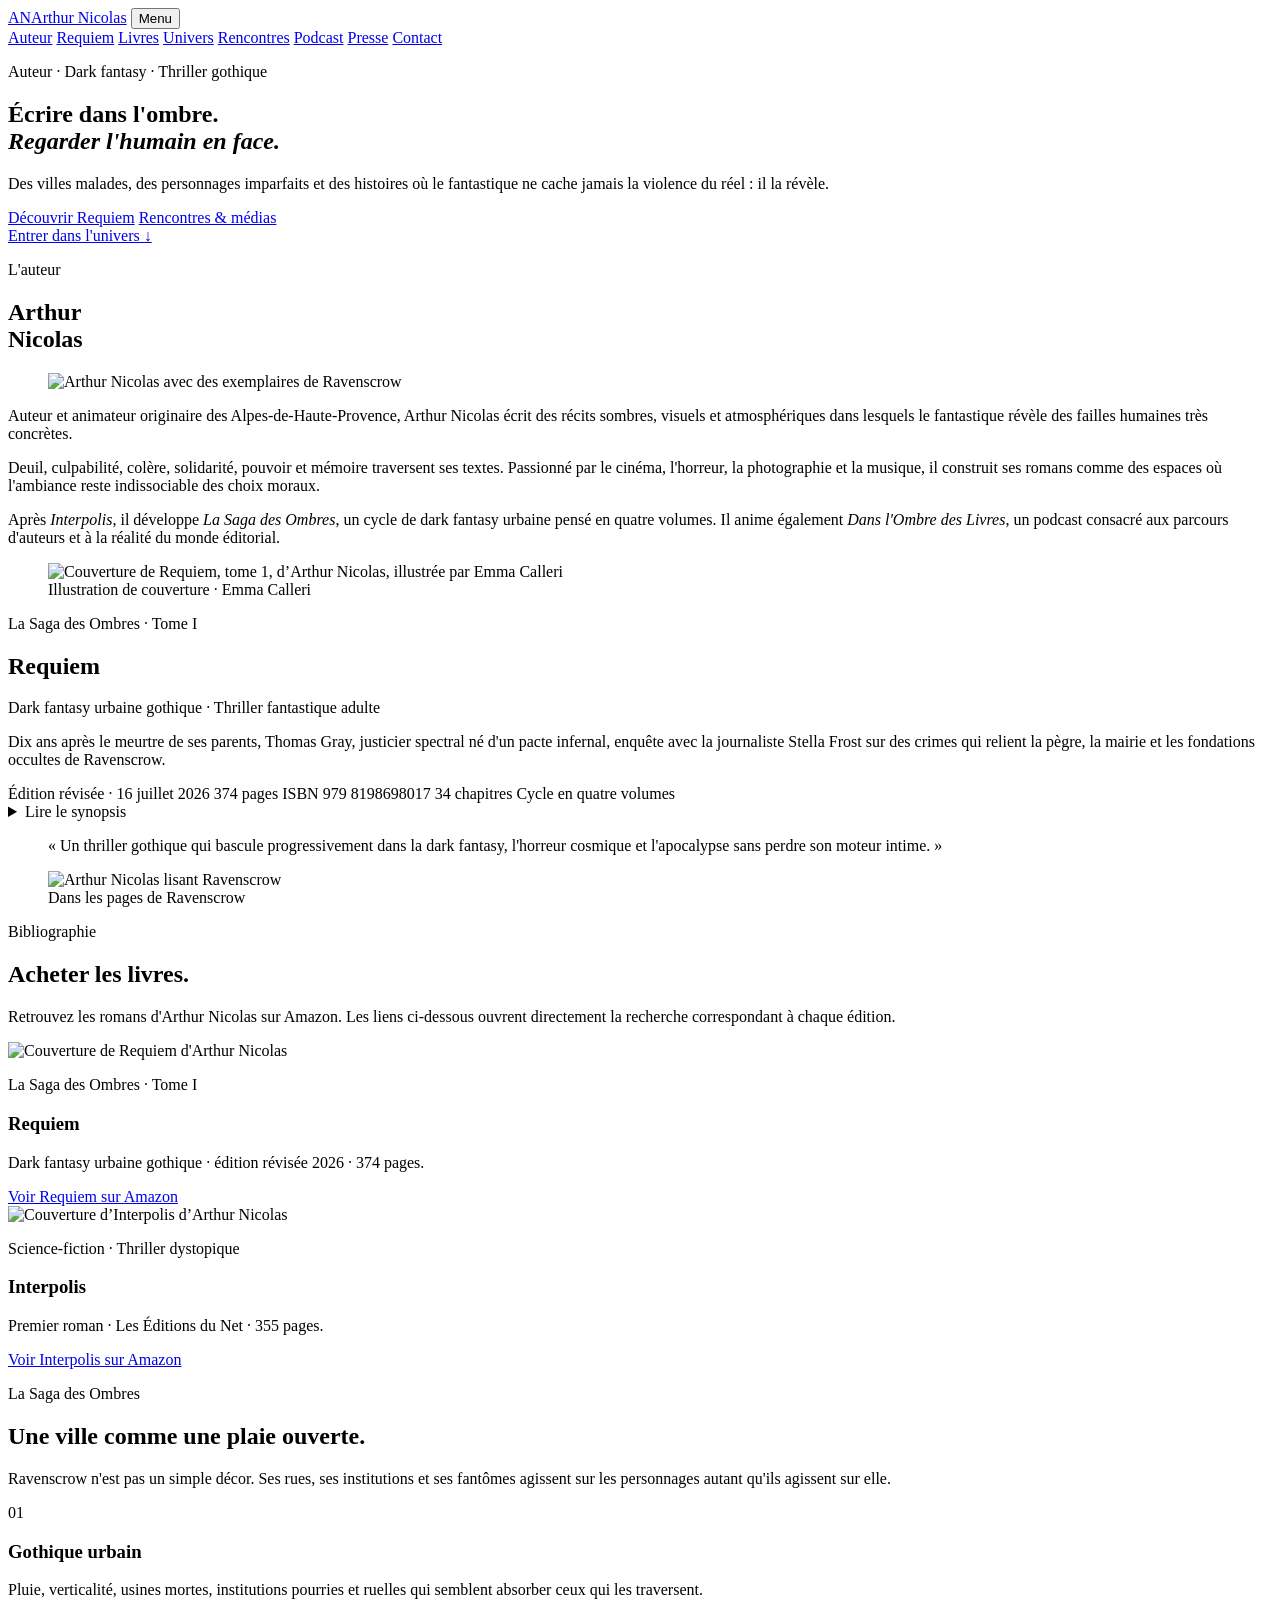
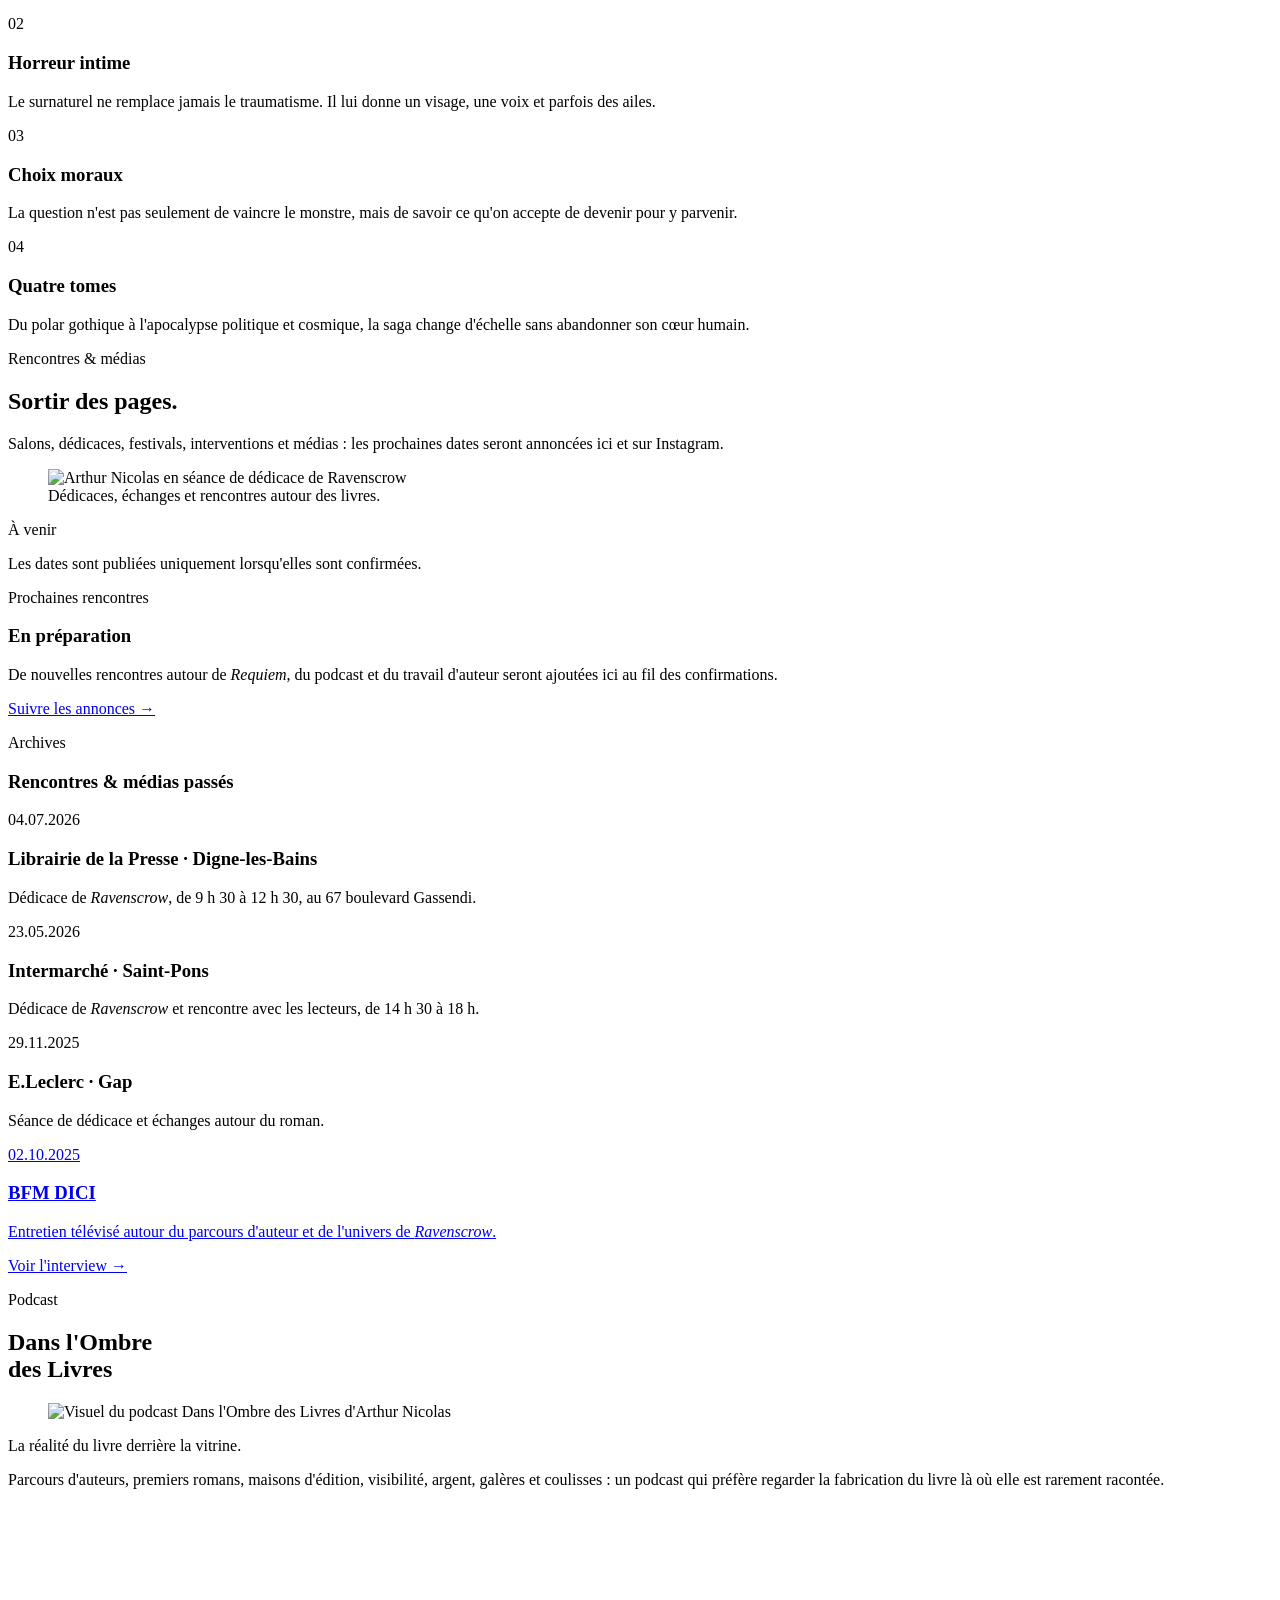
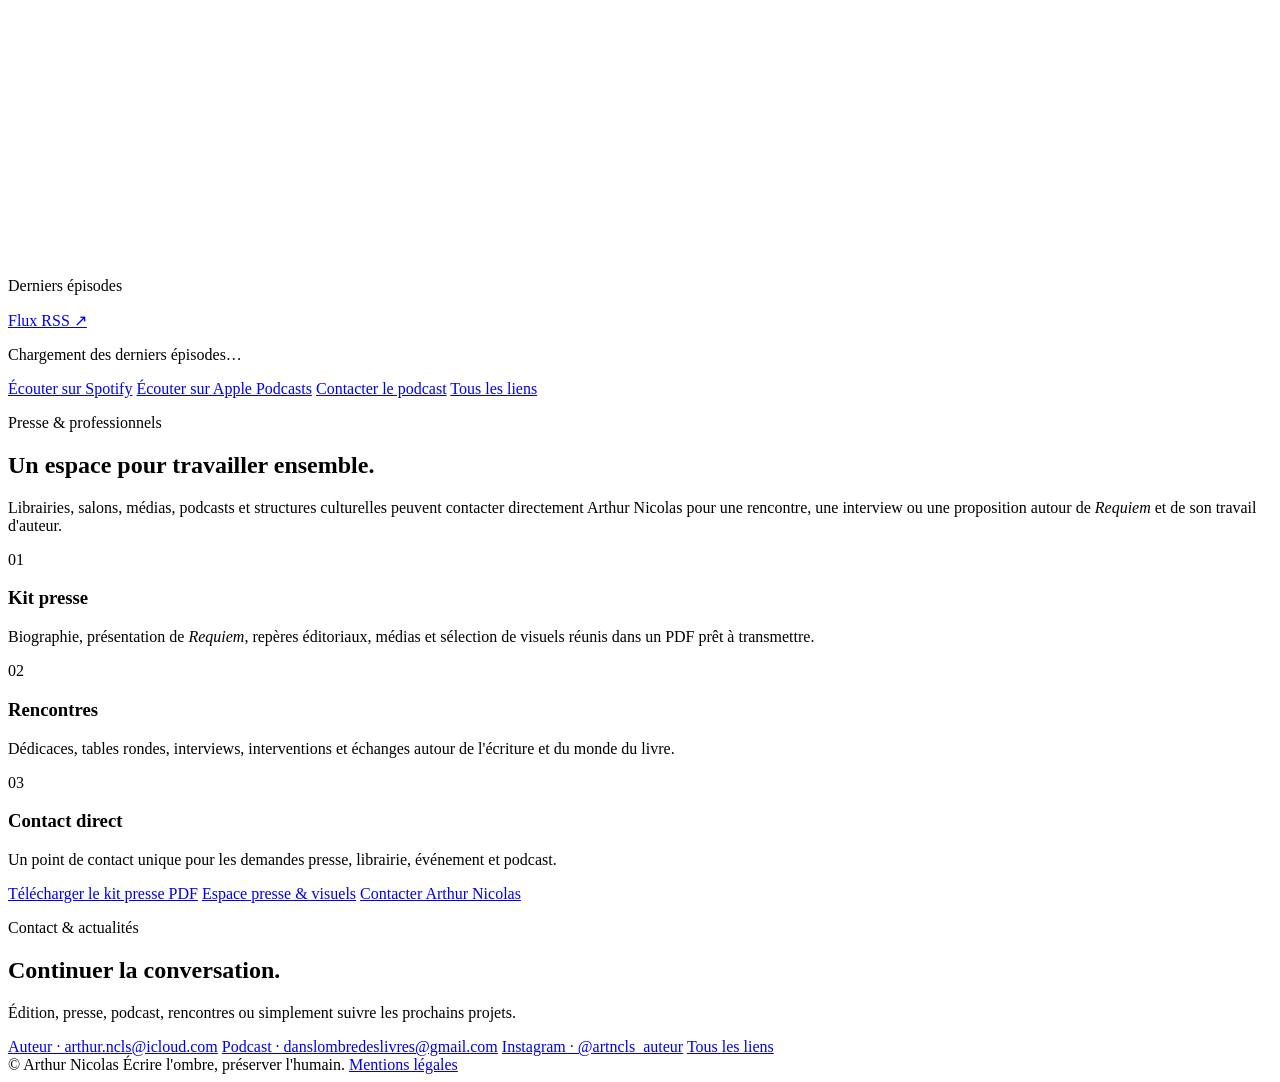
==== index.html @ 5b883c6e "Ajoute Apple Podcasts au site" ====
<!doctype html>
<html lang="fr">
<head>
  <meta charset="utf-8">
  <meta name="viewport" content="width=device-width,initial-scale=1">
  <meta name="theme-color" content="#08090c">
  <meta name="description" content="Site officiel d'Arthur Nicolas, auteur de dark fantasy urbaine et de thriller gothique. Découvrez Requiem, La Saga des Ombres, ses rencontres et le podcast Dans l'Ombre des Livres.">
  <meta name="author" content="Arthur Nicolas">
  <meta name="robots" content="index,follow">
  <link rel="canonical" href="https://arthurncls.github.io/">
  <meta property="og:locale" content="fr_FR">
  <meta property="og:type" content="website">
  <meta property="og:title" content="Arthur Nicolas — Auteur">
  <meta property="og:description" content="Dark fantasy urbaine, thriller gothique, Requiem et Dans l'Ombre des Livres.">
  <meta property="og:url" content="https://arthurncls.github.io/">
  <meta property="og:image" content="https://arthurncls.github.io/assets/social/arthur-nicolas-og.jpg">
  <meta property="og:image:alt" content="Arthur Nicolas — auteur de Requiem et créateur de Dans l'Ombre des Livres">
  <meta name="twitter:card" content="summary_large_image">
  <meta name="twitter:title" content="Arthur Nicolas — Auteur">
  <meta name="twitter:description" content="Dark fantasy urbaine, thriller gothique, Requiem et Dans l'Ombre des Livres.">
  <meta name="twitter:image" content="https://arthurncls.github.io/assets/social/arthur-nicolas-og.jpg">
  <title>Arthur Nicolas — Auteur</title>
  <link rel="icon" href="favicon.svg" type="image/svg+xml">
  <link rel="preconnect" href="https://fonts.googleapis.com">
  <link rel="preconnect" href="https://fonts.gstatic.com" crossorigin>
  <link href="https://fonts.googleapis.com/css2?family=Cormorant+Garamond:wght@500;600;700&family=Inter:wght@400;500;600&display=swap" rel="stylesheet">
  <link rel="stylesheet" href="styles.css">
  <script type="application/ld+json">
  {
    "@context": "https://schema.org",
    "@graph": [
      {
        "@type": "Person",
        "@id": "https://arthurncls.github.io/#arthur-nicolas",
        "name": "Arthur Nicolas",
        "url": "https://arthurncls.github.io/",
        "jobTitle": "Auteur",
        "sameAs": [
          "https://instagram.com/artncls_auteur",
          "https://linktr.ee/artncls_auteur"
        ]
      },
      {
        "@type": "Book",
        "name": "Requiem",
        "alternateName": "La Saga des Ombres — Tome I",
        "isbn": "9798198698017",
        "datePublished": "2026-07-16",
        "inLanguage": "fr",
        "numberOfPages": 374,
        "genre": ["Dark fantasy urbaine gothique", "Thriller fantastique", "Horreur gothique"],
        "author": {"@id": "https://arthurncls.github.io/#arthur-nicolas"},
        "image": "https://arthurncls.github.io/assets/books/requiem.webp"
      },
      {
        "@type": "PodcastSeries",
        "name": "Dans l'Ombre des Livres",
        "url": "https://arthurncls.github.io/#podcast",
        "sameAs": [
          "https://open.spotify.com/show/033r9RLPAxfJIBCkVPx3eZ",
          "https://podcasts.apple.com/fr/podcast/dans-lombre-des-livres/id6813591154"
        ],
        "author": {"@id": "https://arthurncls.github.io/#arthur-nicolas"}
      }
    ]
  }
  </script>
</head>
<body>
  <div class="grain" aria-hidden="true"></div>
  <header class="site-header">
    <a class="brand" href="#accueil"><span class="monogram">AN</span><span>Arthur Nicolas</span></a>
    <button class="menu-button" type="button" aria-expanded="false" aria-controls="main-nav">Menu</button>
    <nav id="main-nav" class="nav" aria-label="Navigation principale">
      <a href="#auteur">Auteur</a>
      <a href="#requiem">Requiem</a>
      <a href="#livres">Livres</a>
      <a href="#univers">Univers</a>
      <a href="#rencontres">Rencontres</a>
      <a href="#podcast">Podcast</a>
      <a href="#presse">Presse</a>
      <a href="#contact">Contact</a>
    </nav>
  </header>

  <main>
    <section class="hero" id="accueil">
      <div class="hero-bg" aria-hidden="true"><span></span><span></span><span></span></div>
      <div class="hero-content">
        <p class="eyebrow">Auteur · Dark fantasy · Thriller gothique</p>
        <h1>Écrire dans l'ombre.<br><em>Regarder l'humain en face.</em></h1>
        <p class="lead">Des villes malades, des personnages imparfaits et des histoires où le fantastique ne cache jamais la violence du réel : il la révèle.</p>
        <div class="actions">
          <a class="button button-light" href="#requiem">Découvrir Requiem</a>
          <a class="button button-line" href="#rencontres">Rencontres & médias</a>
        </div>
      </div>
      <a class="scroll" href="#auteur">Entrer dans l'univers ↓</a>
    </section>

    <section class="section author" id="auteur">
      <div class="author-intro">
        <p class="eyebrow">L'auteur</p>
        <h2>Arthur<br>Nicolas</h2>
        <figure class="author-photo">
          <img src="assets/photos/arthur-author-ravenscrow.webp" alt="Arthur Nicolas avec des exemplaires de Ravenscrow" loading="lazy">
        </figure>
      </div>
      <div class="copy">
        <p class="intro">Auteur et animateur originaire des Alpes-de-Haute-Provence, Arthur Nicolas écrit des récits sombres, visuels et atmosphériques dans lesquels le fantastique révèle des failles humaines très concrètes.</p>
        <p>Deuil, culpabilité, colère, solidarité, pouvoir et mémoire traversent ses textes. Passionné par le cinéma, l'horreur, la photographie et la musique, il construit ses romans comme des espaces où l'ambiance reste indissociable des choix moraux.</p>
        <p>Après <em>Interpolis</em>, il développe <em>La Saga des Ombres</em>, un cycle de dark fantasy urbaine pensé en quatre volumes. Il anime également <em>Dans l'Ombre des Livres</em>, un podcast consacré aux parcours d'auteurs et à la réalité du monde éditorial.</p>
      </div>
    </section>

    <section class="section requiem" id="requiem">
      <figure class="cover-wrap">
        <img src="assets/books/requiem.webp" alt="Couverture de Requiem, tome 1, d’Arthur Nicolas, illustrée par Emma Calleri">
        <figcaption>Illustration de couverture · Emma Calleri</figcaption>
      </figure>
      <div class="book-copy">
        <p class="eyebrow">La Saga des Ombres · Tome I</p>
        <h2>Requiem</h2>
        <p class="meta">Dark fantasy urbaine gothique · Thriller fantastique adulte</p>
        <p class="logline">Dix ans après le meurtre de ses parents, Thomas Gray, justicier spectral né d'un pacte infernal, enquête avec la journaliste Stella Frost sur des crimes qui relient la pègre, la mairie et les fondations occultes de Ravenscrow.</p>
        <div class="facts">
          <span>Édition révisée · 16 juillet 2026</span>
          <span>374 pages</span>
          <span>ISBN 979 8198698017</span>
          <span>34 chapitres</span>
          <span>Cycle en quatre volumes</span>
        </div>
        <details class="synopsis">
          <summary>Lire le synopsis</summary>
          <div>
            <p>Ravenscrow est une métropole fictive des West Midlands où les flèches gothiques, les usines mortes, les quartiers pauvres et les palais municipaux coexistent sous une pluie presque permanente. Dix ans avant le début du roman, Thomas Gray découvre ses parents massacrés par Oblivion. Dévasté, il accepte un pacte avec Samaël et devient Requiem, une silhouette de fumée noire capable de traquer les criminels avec une violence surhumaine.</p>
            <p>En 2022, une série de meurtres rituels le ramène au cœur de la ville. La piste conduit à Silas Kane, seigneur du crime pratiquement intouchable, tandis que Stella Frost, journaliste au <em>Raven's Chronicles</em>, remonte la même conspiration par les archives, les témoins et les institutions. Leur alliance révèle bientôt que la pègre, la mairie et l'histoire même de Ravenscrow reposent sur une architecture occulte ancienne.</p>
            <p>À mesure que Thomas et Stella se rapprochent, le justicier découvre la possibilité d'une vie qui ne serait plus entièrement gouvernée par la vengeance. Mais la ville se referme autour d'eux : corruption politique, fanatisme, pactes infernaux et portes entre les mondes convergent vers un même piège.</p>
            <p>Lorsque Stella est enlevée pour servir de sacrifice, Thomas doit choisir ce que signifie réellement être Requiem. Pour la première fois, il n'utilise pas son pouvoir afin de venger les morts, mais pour sauver une vivante. La victoire qu'il arrache à Ravenscrow referme une porte… et en ouvre une autre, bien plus vaste.</p>
          </div>
        </details>
        <blockquote>« Un thriller gothique qui bascule progressivement dans la dark fantasy, l'horreur cosmique et l'apocalypse sans perdre son moteur intime. »</blockquote>
        <figure class="requiem-atmosphere">
          <img src="assets/photos/arthur-reading-ravenscrow.webp" alt="Arthur Nicolas lisant Ravenscrow" loading="lazy">
          <figcaption>Dans les pages de Ravenscrow</figcaption>
        </figure>
      </div>
    </section>

    <section class="section books" id="livres">
      <div class="section-head books-head">
        <p class="eyebrow">Bibliographie</p>
        <h2>Acheter les livres.</h2>
        <p>Retrouvez les romans d'Arthur Nicolas sur Amazon. Les liens ci-dessous ouvrent directement la recherche correspondant à chaque édition.</p>
      </div>
      <div class="bookstore-grid">
        <article class="store-card store-card-requiem">
          <div class="store-cover">
            <img src="assets/books/requiem.webp" alt="Couverture de Requiem d'Arthur Nicolas">
          </div>
          <div class="store-copy">
            <p class="store-kicker">La Saga des Ombres · Tome I</p>
            <h3>Requiem</h3>
            <p>Dark fantasy urbaine gothique · édition révisée 2026 · 374 pages.</p>
            <a class="button button-light" href="https://www.amazon.fr/s?k=Requiem+Arthur+Nicolas+B0H8Q5SGQV" target="_blank" rel="noreferrer sponsored">Voir Requiem sur Amazon</a>
          </div>
        </article>
        <article class="store-card store-card-interpolis">
          <div class="store-cover">
            <img src="assets/books/interpolis.webp" alt="Couverture d’Interpolis d’Arthur Nicolas" loading="lazy">
          </div>
          <div class="store-copy">
            <p class="store-kicker">Science-fiction · Thriller dystopique</p>
            <h3>Interpolis</h3>
            <p>Premier roman · Les Éditions du Net · 355 pages.</p>
            <a class="button button-line" href="https://www.amazon.fr/s?k=Interpolis+Arthur+Nicolas+9782312152530" target="_blank" rel="noreferrer sponsored">Voir Interpolis sur Amazon</a>
          </div>
        </article>
      </div>
    </section>

    <section class="section universe" id="univers">
      <div class="section-head">
        <p class="eyebrow">La Saga des Ombres</p>
        <h2>Une ville comme une plaie ouverte.</h2>
        <p>Ravenscrow n'est pas un simple décor. Ses rues, ses institutions et ses fantômes agissent sur les personnages autant qu'ils agissent sur elle.</p>
      </div>
      <div class="grid">
        <article><span>01</span><h3>Gothique urbain</h3><p>Pluie, verticalité, usines mortes, institutions pourries et ruelles qui semblent absorber ceux qui les traversent.</p></article>
        <article><span>02</span><h3>Horreur intime</h3><p>Le surnaturel ne remplace jamais le traumatisme. Il lui donne un visage, une voix et parfois des ailes.</p></article>
        <article><span>03</span><h3>Choix moraux</h3><p>La question n'est pas seulement de vaincre le monstre, mais de savoir ce qu'on accepte de devenir pour y parvenir.</p></article>
        <article><span>04</span><h3>Quatre tomes</h3><p>Du polar gothique à l'apocalypse politique et cosmique, la saga change d'échelle sans abandonner son cœur humain.</p></article>
      </div>
    </section>

    <section class="section encounters" id="rencontres">
      <div class="section-head encounter-head">
        <p class="eyebrow">Rencontres & médias</p>
        <h2>Sortir des pages.</h2>
        <p>Salons, dédicaces, festivals, interventions et médias : les prochaines dates seront annoncées ici et sur Instagram.</p>
      </div>
      <figure class="encounter-photo">
        <img src="assets/photos/arthur-signing-ravenscrow.webp" alt="Arthur Nicolas en séance de dédicace de Ravenscrow" loading="lazy">
        <figcaption>Dédicaces, échanges et rencontres autour des livres.</figcaption>
      </figure>
      <div class="events-split">
        <div class="events-label">
          <p class="eyebrow">À venir</p>
          <span>Les dates sont publiées uniquement lorsqu'elles sont confirmées.</span>
        </div>
        <article class="upcoming-card">
          <div>
            <p class="timeline-kicker">Prochaines rencontres</p>
            <h3>En préparation</h3>
          </div>
          <p>De nouvelles rencontres autour de <em>Requiem</em>, du podcast et du travail d'auteur seront ajoutées ici au fil des confirmations.</p>
          <a href="https://instagram.com/artncls_auteur" target="_blank" rel="noreferrer">Suivre les annonces →</a>
        </article>

        <div class="archive-head">
          <p class="eyebrow">Archives</p>
          <h3>Rencontres & médias passés</h3>
        </div>
        <div class="timeline timeline-archive">
          <article>
            <time datetime="2026-07-04">04.07.2026</time>
            <h3>Librairie de la Presse · Digne-les-Bains</h3>
            <p>Dédicace de <em>Ravenscrow</em>, de 9 h 30 à 12 h 30, au 67 boulevard Gassendi.</p>
          </article>
          <article>
            <time datetime="2026-05-23">23.05.2026</time>
            <h3>Intermarché · Saint-Pons</h3>
            <p>Dédicace de <em>Ravenscrow</em> et rencontre avec les lecteurs, de 14 h 30 à 18 h.</p>
          </article>
          <article>
            <time datetime="2025-11-29">29.11.2025</time>
            <h3>E.Leclerc · Gap</h3>
            <p>Séance de dédicace et échanges autour du roman.</p>
          </article>
          <a class="timeline-card timeline-link" href="https://www.dailymotion.com/video/x9rkasw" target="_blank" rel="noreferrer" aria-label="Voir l'interview BFM DICI sur Dailymotion">
            <time datetime="2025-10-02">02.10.2025</time>
            <h3>BFM DICI</h3>
            <p>Entretien télévisé autour du parcours d'auteur et de l'univers de <em>Ravenscrow</em>.</p>
            <span class="watch-link">Voir l'interview →</span>
          </a>
        </div>
      </div>
    </section>

    <section class="section podcast" id="podcast">
      <div class="podcast-title">
        <p class="eyebrow">Podcast</p>
        <h2>Dans l'Ombre<br>des Livres</h2>
        <figure class="podcast-artwork">
          <img src="assets/photos/podcast-dans-ombre-livres.webp" alt="Visuel du podcast Dans l'Ombre des Livres d'Arthur Nicolas" loading="lazy">
        </figure>
      </div>
      <div class="copy">
        <p class="intro">La réalité du livre derrière la vitrine.</p>
        <p>Parcours d'auteurs, premiers romans, maisons d'édition, visibilité, argent, galères et coulisses : un podcast qui préfère regarder la fabrication du livre là où elle est rarement racontée.</p>
        <div class="podcast-player">
          <iframe
            src="https://open.spotify.com/embed/show/033r9RLPAxfJIBCkVPx3eZ?utm_source=generator&theme=0"
            title="Dans l'Ombre des Livres sur Spotify"
            width="100%"
            height="352"
            frameborder="0"
            allowfullscreen=""
            allow="autoplay; clipboard-write; encrypted-media; fullscreen; picture-in-picture"
            loading="lazy"></iframe>
        </div>
        <div class="rss-head">
          <p class="eyebrow">Derniers épisodes</p>
          <a href="https://anchor.fm/s/11343344c/podcast/rss" target="_blank" rel="noreferrer">Flux RSS ↗</a>
        </div>
        <div id="rss-episodes" class="rss-episodes" aria-live="polite">
          <p class="rss-loading">Chargement des derniers épisodes…</p>
        </div>
        <div class="actions">
          <a class="button button-light" href="https://open.spotify.com/show/033r9RLPAxfJIBCkVPx3eZ" target="_blank" rel="noreferrer">Écouter sur Spotify</a>
          <a class="button button-line" href="https://podcasts.apple.com/fr/podcast/dans-lombre-des-livres/id6813591154" target="_blank" rel="noreferrer">Écouter sur Apple Podcasts</a>
          <a class="button button-line" href="mailto:danslombredeslivres@gmail.com?subject=Dans%20l%27Ombre%20des%20Livres">Contacter le podcast</a>
          <a class="button button-line" href="https://linktr.ee/artncls_auteur" target="_blank" rel="noreferrer">Tous les liens</a>
        </div>
      </div>
    </section>

    <section class="section press" id="presse">
      <div class="press-title">
        <p class="eyebrow">Presse & professionnels</p>
        <h2>Un espace pour travailler ensemble.</h2>
      </div>
      <div class="press-panel">
        <p class="press-intro">Librairies, salons, médias, podcasts et structures culturelles peuvent contacter directement Arthur Nicolas pour une rencontre, une interview ou une proposition autour de <em>Requiem</em> et de son travail d'auteur.</p>
        <div class="press-grid">
          <div><span>01</span><h3>Kit presse</h3><p>Biographie, présentation de <em>Requiem</em>, repères éditoriaux, médias et sélection de visuels réunis dans un PDF prêt à transmettre.</p></div>
          <div><span>02</span><h3>Rencontres</h3><p>Dédicaces, tables rondes, interviews, interventions et échanges autour de l'écriture et du monde du livre.</p></div>
          <div><span>03</span><h3>Contact direct</h3><p>Un point de contact unique pour les demandes presse, librairie, événement et podcast.</p></div>
        </div>
        <div class="actions">
          <a class="button button-light" href="assets/presse/kit-presse-arthur-nicolas.pdf" download>Télécharger le kit presse PDF</a>
          <a class="button button-line" href="presse.html">Espace presse & visuels</a>
          <a class="button button-line" href="mailto:arthur.ncls@icloud.com?subject=Demande%20professionnelle%20-%20Arthur%20Nicolas">Contacter Arthur Nicolas</a>
        </div>
      </div>
    </section>

    <section class="section contact" id="contact">
      <p class="eyebrow">Contact & actualités</p>
      <h2>Continuer la conversation.</h2>
      <p>Édition, presse, podcast, rencontres ou simplement suivre les prochains projets.</p>
      <div class="contact-links">
        <a href="mailto:arthur.ncls@icloud.com">Auteur · arthur.ncls@icloud.com</a>
        <a href="mailto:danslombredeslivres@gmail.com">Podcast · danslombredeslivres@gmail.com</a>
        <a href="https://instagram.com/artncls_auteur" target="_blank" rel="noreferrer">Instagram · @artncls_auteur</a>
        <a href="https://linktr.ee/artncls_auteur" target="_blank" rel="noreferrer">Tous les liens</a>
      </div>
    </section>
  </main>

  <footer>
    <span>© <span id="year"></span> Arthur Nicolas</span>
    <span>Écrire l'ombre, préserver l'humain.</span>
    <a class="footer-link" href="mentions-legales.html">Mentions légales</a>
  </footer>
  <script src="script.js"></script>
</body>
</html>
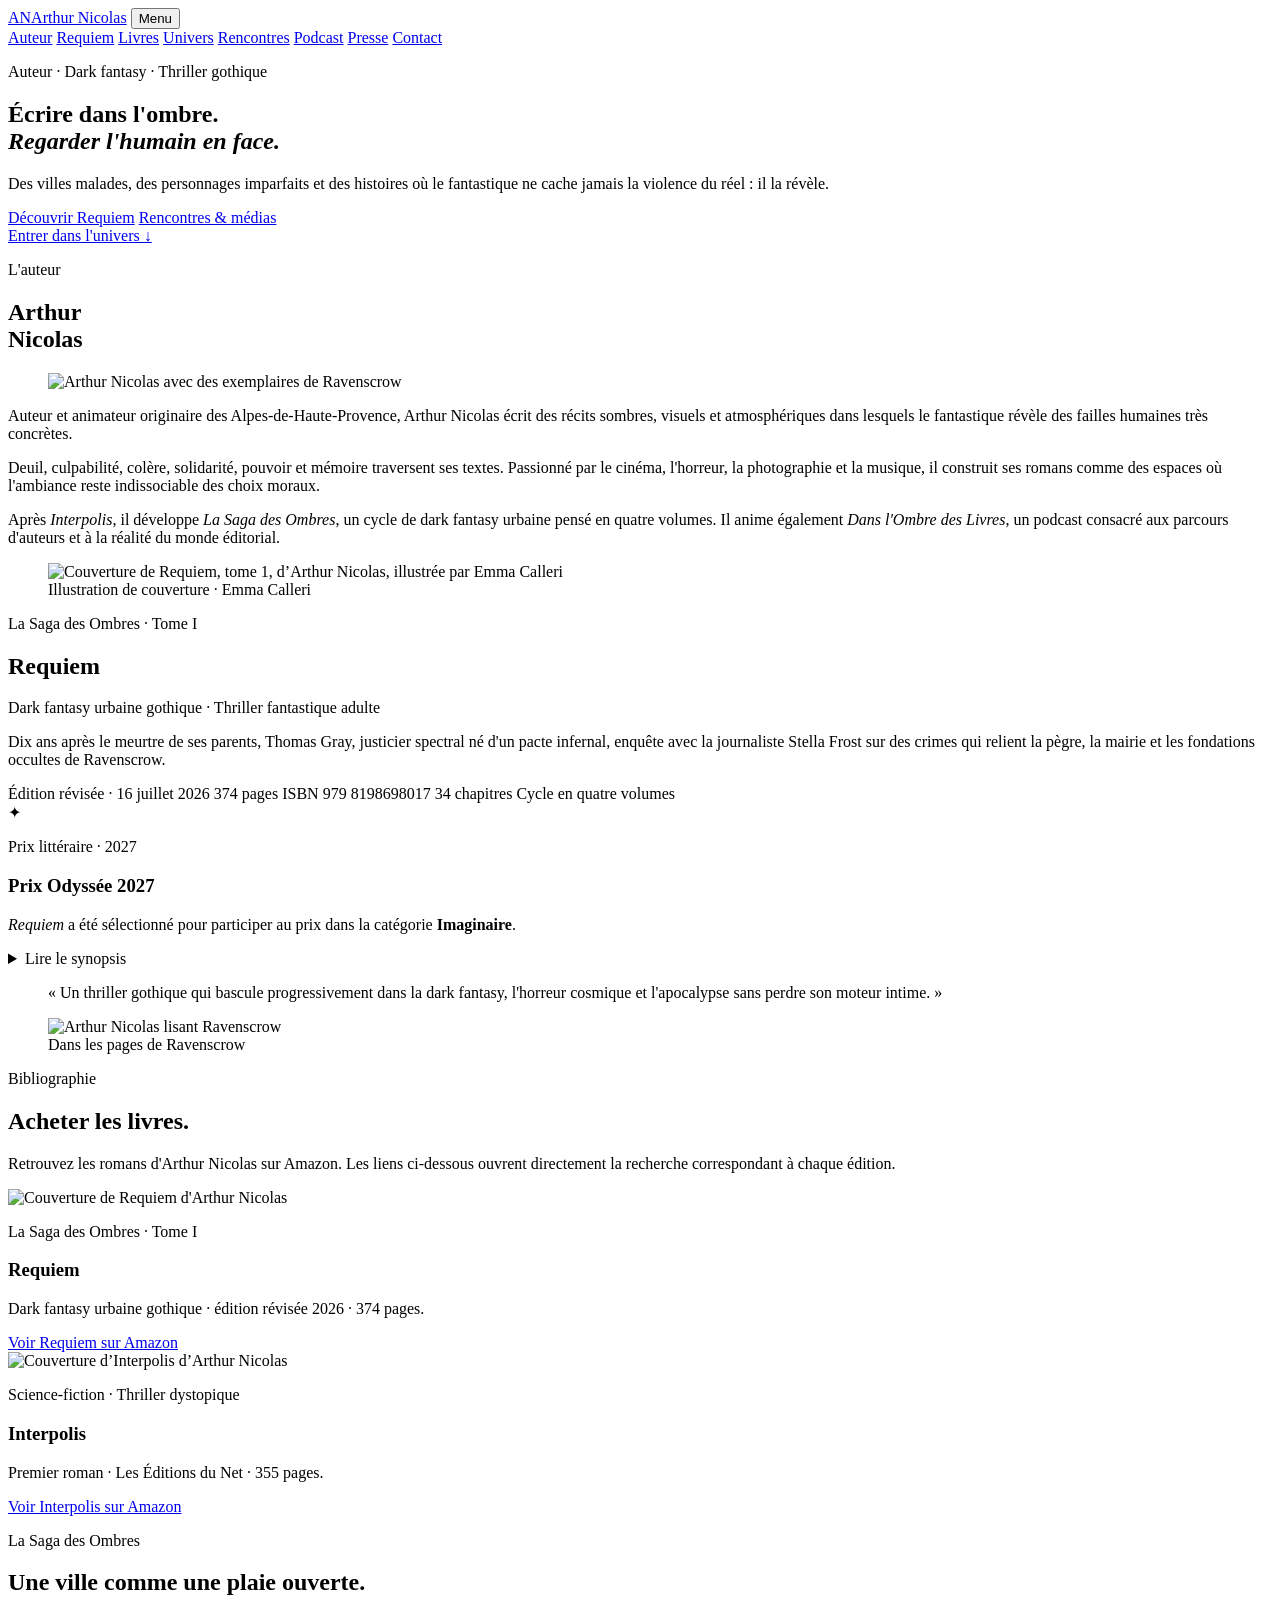
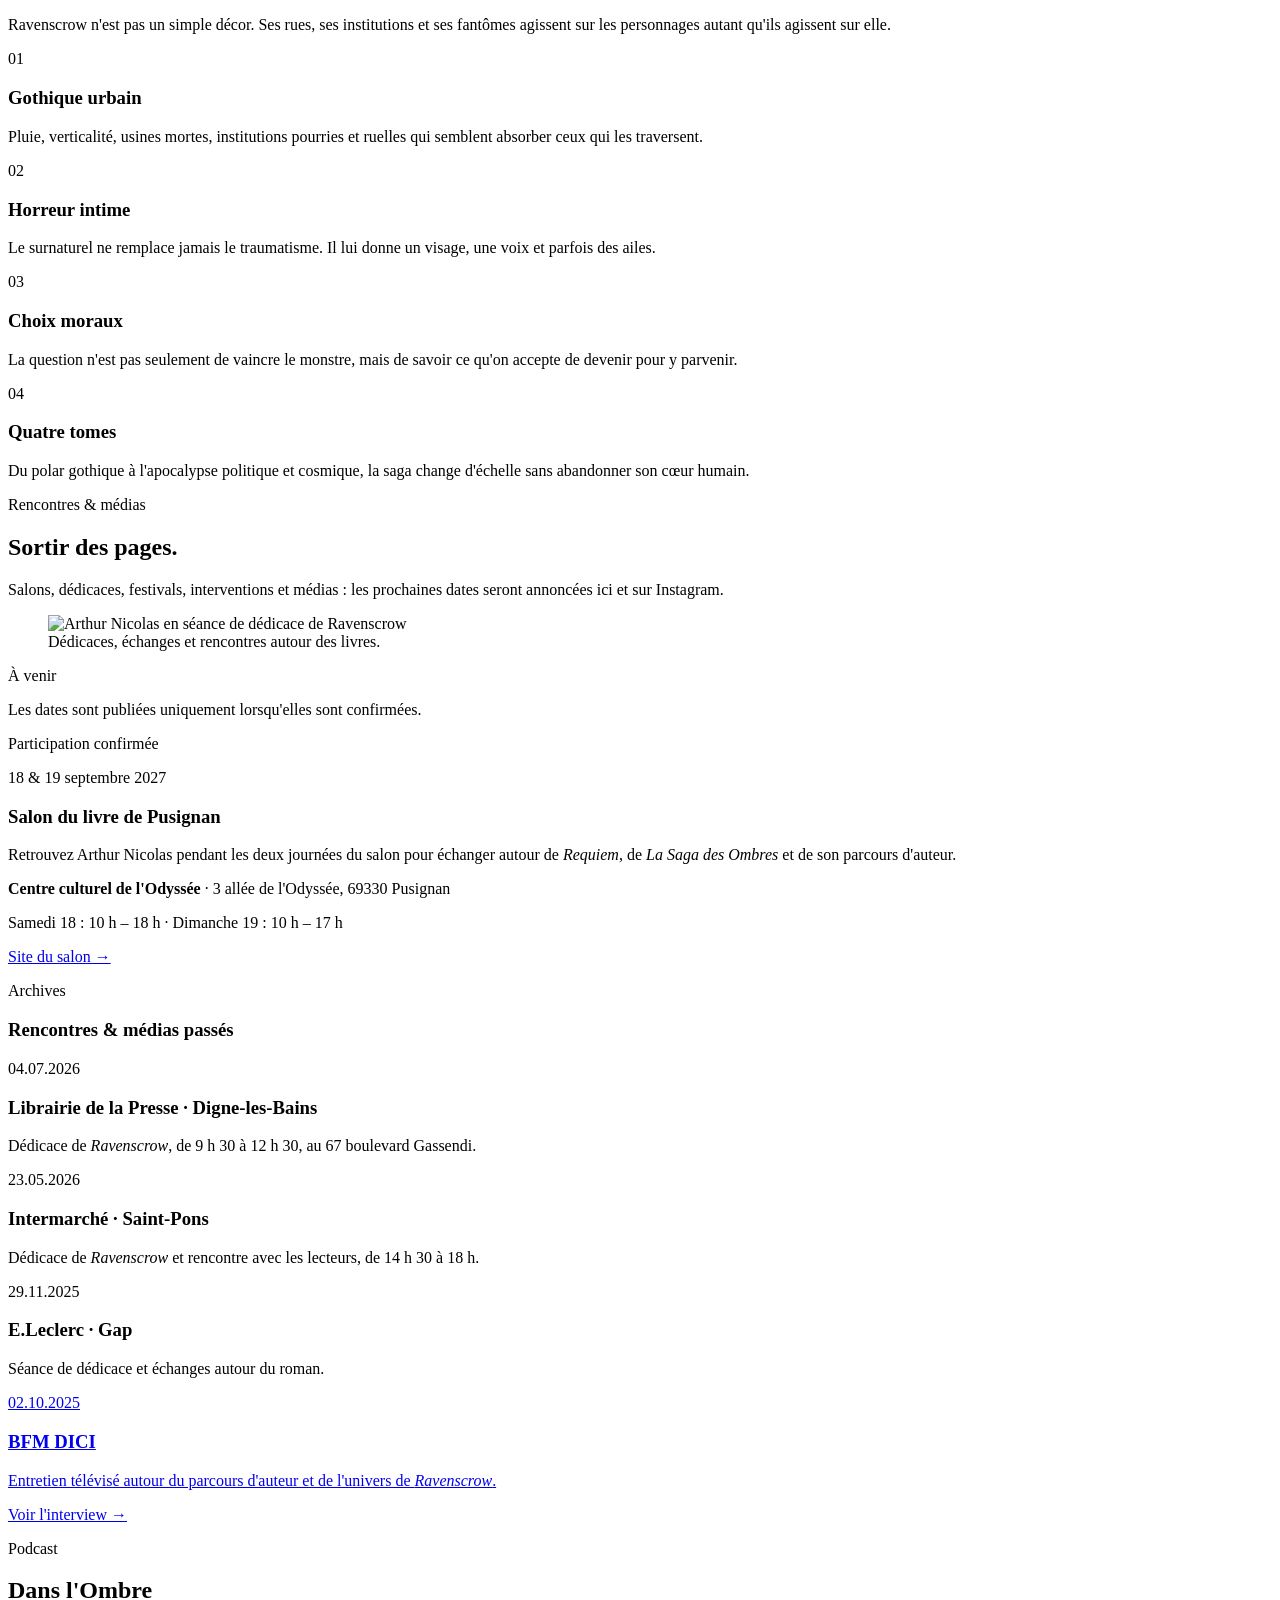
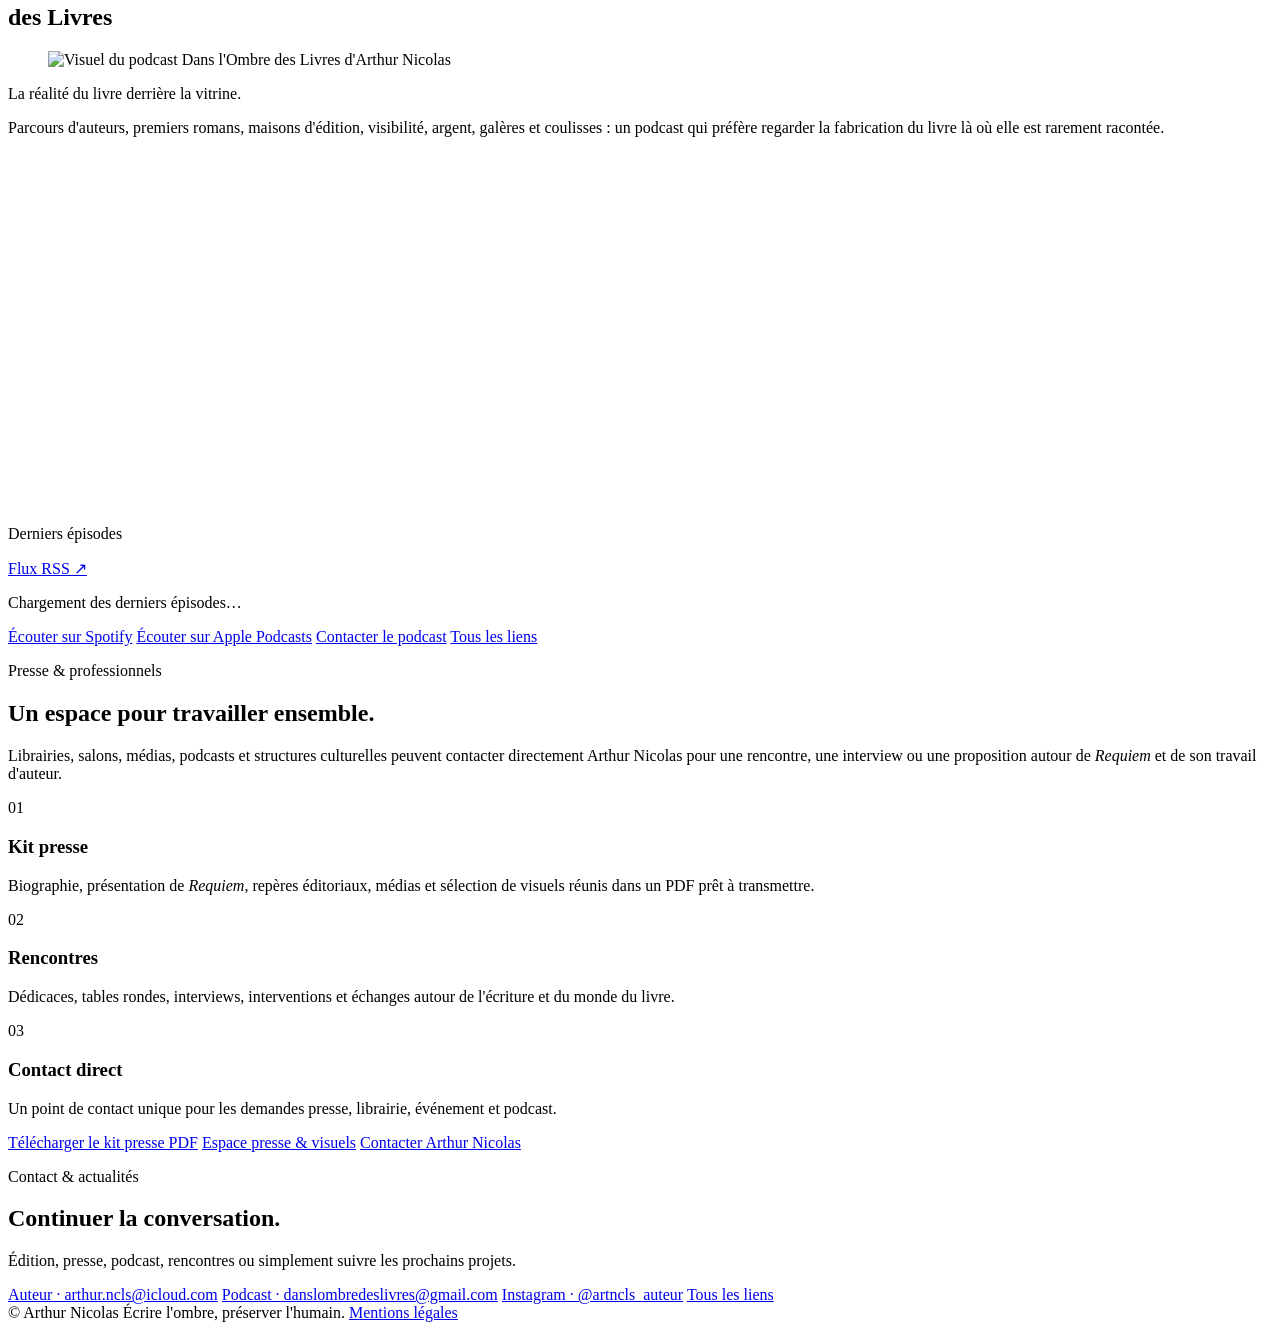
==== commit bafe397f: "Annonce le Prix Odyssée et le Salon de Pusignan 2027" ====
--- a/index.html
+++ b/index.html
@@ -7,18 +7,18 @@
   <meta name="description" content="Site officiel d'Arthur Nicolas, auteur de dark fantasy urbaine et de thriller gothique. Découvrez Requiem, La Saga des Ombres, ses rencontres et le podcast Dans l'Ombre des Livres.">
   <meta name="author" content="Arthur Nicolas">
   <meta name="robots" content="index,follow">
-  <link rel="canonical" href="https://arthurncls.github.io/">
+  <link rel="canonical" href="https://arthurnicolas.fr/">
   <meta property="og:locale" content="fr_FR">
   <meta property="og:type" content="website">
   <meta property="og:title" content="Arthur Nicolas — Auteur">
   <meta property="og:description" content="Dark fantasy urbaine, thriller gothique, Requiem et Dans l'Ombre des Livres.">
-  <meta property="og:url" content="https://arthurncls.github.io/">
-  <meta property="og:image" content="https://arthurncls.github.io/assets/social/arthur-nicolas-og.jpg">
+  <meta property="og:url" content="https://arthurnicolas.fr/">
+  <meta property="og:image" content="https://arthurnicolas.fr/assets/social/arthur-nicolas-og.jpg">
   <meta property="og:image:alt" content="Arthur Nicolas — auteur de Requiem et créateur de Dans l'Ombre des Livres">
   <meta name="twitter:card" content="summary_large_image">
   <meta name="twitter:title" content="Arthur Nicolas — Auteur">
   <meta name="twitter:description" content="Dark fantasy urbaine, thriller gothique, Requiem et Dans l'Ombre des Livres.">
-  <meta name="twitter:image" content="https://arthurncls.github.io/assets/social/arthur-nicolas-og.jpg">
+  <meta name="twitter:image" content="https://arthurnicolas.fr/assets/social/arthur-nicolas-og.jpg">
   <title>Arthur Nicolas — Auteur</title>
   <link rel="icon" href="favicon.svg" type="image/svg+xml">
   <link rel="preconnect" href="https://fonts.googleapis.com">
@@ -31,9 +31,9 @@
     "@graph": [
       {
         "@type": "Person",
-        "@id": "https://arthurncls.github.io/#arthur-nicolas",
+        "@id": "https://arthurnicolas.fr/#arthur-nicolas",
         "name": "Arthur Nicolas",
-        "url": "https://arthurncls.github.io/",
+        "url": "https://arthurnicolas.fr/",
         "jobTitle": "Auteur",
         "sameAs": [
           "https://instagram.com/artncls_auteur",
@@ -49,18 +49,39 @@
         "inLanguage": "fr",
         "numberOfPages": 374,
         "genre": ["Dark fantasy urbaine gothique", "Thriller fantastique", "Horreur gothique"],
-        "author": {"@id": "https://arthurncls.github.io/#arthur-nicolas"},
-        "image": "https://arthurncls.github.io/assets/books/requiem.webp"
+        "author": {"@id": "https://arthurnicolas.fr/#arthur-nicolas"},
+        "image": "https://arthurnicolas.fr/assets/books/requiem.webp"
+      },
+      {
+        "@type": "Event",
+        "name": "Salon du livre de Pusignan 2027",
+        "startDate": "2027-09-18T10:00:00+02:00",
+        "endDate": "2027-09-19T17:00:00+02:00",
+        "eventStatus": "https://schema.org/EventScheduled",
+        "eventAttendanceMode": "https://schema.org/OfflineEventAttendanceMode",
+        "location": {
+          "@type": "Place",
+          "name": "Centre culturel de l'Odyssée",
+          "address": {
+            "@type": "PostalAddress",
+            "streetAddress": "3 allée de l'Odyssée",
+            "postalCode": "69330",
+            "addressLocality": "Pusignan",
+            "addressCountry": "FR"
+          }
+        },
+        "performer": {"@id": "https://arthurnicolas.fr/#arthur-nicolas"},
+        "url": "https://salon-livre-pusignan.com/edition-2027/"
       },
       {
         "@type": "PodcastSeries",
         "name": "Dans l'Ombre des Livres",
-        "url": "https://arthurncls.github.io/#podcast",
+        "url": "https://arthurnicolas.fr/#podcast",
         "sameAs": [
           "https://open.spotify.com/show/033r9RLPAxfJIBCkVPx3eZ",
           "https://podcasts.apple.com/fr/podcast/dans-lombre-des-livres/id6813591154"
         ],
-        "author": {"@id": "https://arthurncls.github.io/#arthur-nicolas"}
+        "author": {"@id": "https://arthurnicolas.fr/#arthur-nicolas"}
       }
     ]
   }
@@ -130,6 +151,14 @@
           <span>34 chapitres</span>
           <span>Cycle en quatre volumes</span>
         </div>
+        <aside class="odyssee-callout" aria-label="Sélection au Prix Odyssée 2027">
+          <span class="odyssee-symbol" aria-hidden="true">✦</span>
+          <div>
+            <p class="odyssee-kicker">Prix littéraire · 2027</p>
+            <h3>Prix Odyssée 2027</h3>
+            <p><em>Requiem</em> a été sélectionné pour participer au prix dans la catégorie <strong>Imaginaire</strong>.</p>
+          </div>
+        </aside>
         <details class="synopsis">
           <summary>Lire le synopsis</summary>
           <div>
@@ -208,13 +237,18 @@
           <p class="eyebrow">À venir</p>
           <span>Les dates sont publiées uniquement lorsqu'elles sont confirmées.</span>
         </div>
-        <article class="upcoming-card">
-          <div>
-            <p class="timeline-kicker">Prochaines rencontres</p>
-            <h3>En préparation</h3>
-          </div>
-          <p>De nouvelles rencontres autour de <em>Requiem</em>, du podcast et du travail d'auteur seront ajoutées ici au fil des confirmations.</p>
-          <a href="https://instagram.com/artncls_auteur" target="_blank" rel="noreferrer">Suivre les annonces →</a>
+        <article class="upcoming-card upcoming-event">
+          <div class="upcoming-date">
+            <p class="timeline-kicker">Participation confirmée</p>
+            <time datetime="2027-09-18">18 &amp; 19 <span>septembre 2027</span></time>
+          </div>
+          <div class="upcoming-details">
+            <h3>Salon du livre de Pusignan</h3>
+            <p>Retrouvez Arthur Nicolas pendant les deux journées du salon pour échanger autour de <em>Requiem</em>, de <em>La Saga des Ombres</em> et de son parcours d'auteur.</p>
+            <p class="upcoming-venue"><strong>Centre culturel de l'Odyssée</strong> · 3 allée de l'Odyssée, 69330 Pusignan</p>
+            <p class="upcoming-hours">Samedi 18 : 10 h – 18 h · Dimanche 19 : 10 h – 17 h</p>
+          </div>
+          <a href="https://salon-livre-pusignan.com/edition-2027/" target="_blank" rel="noopener noreferrer">Site du salon →</a>
         </article>
 
         <div class="archive-head">
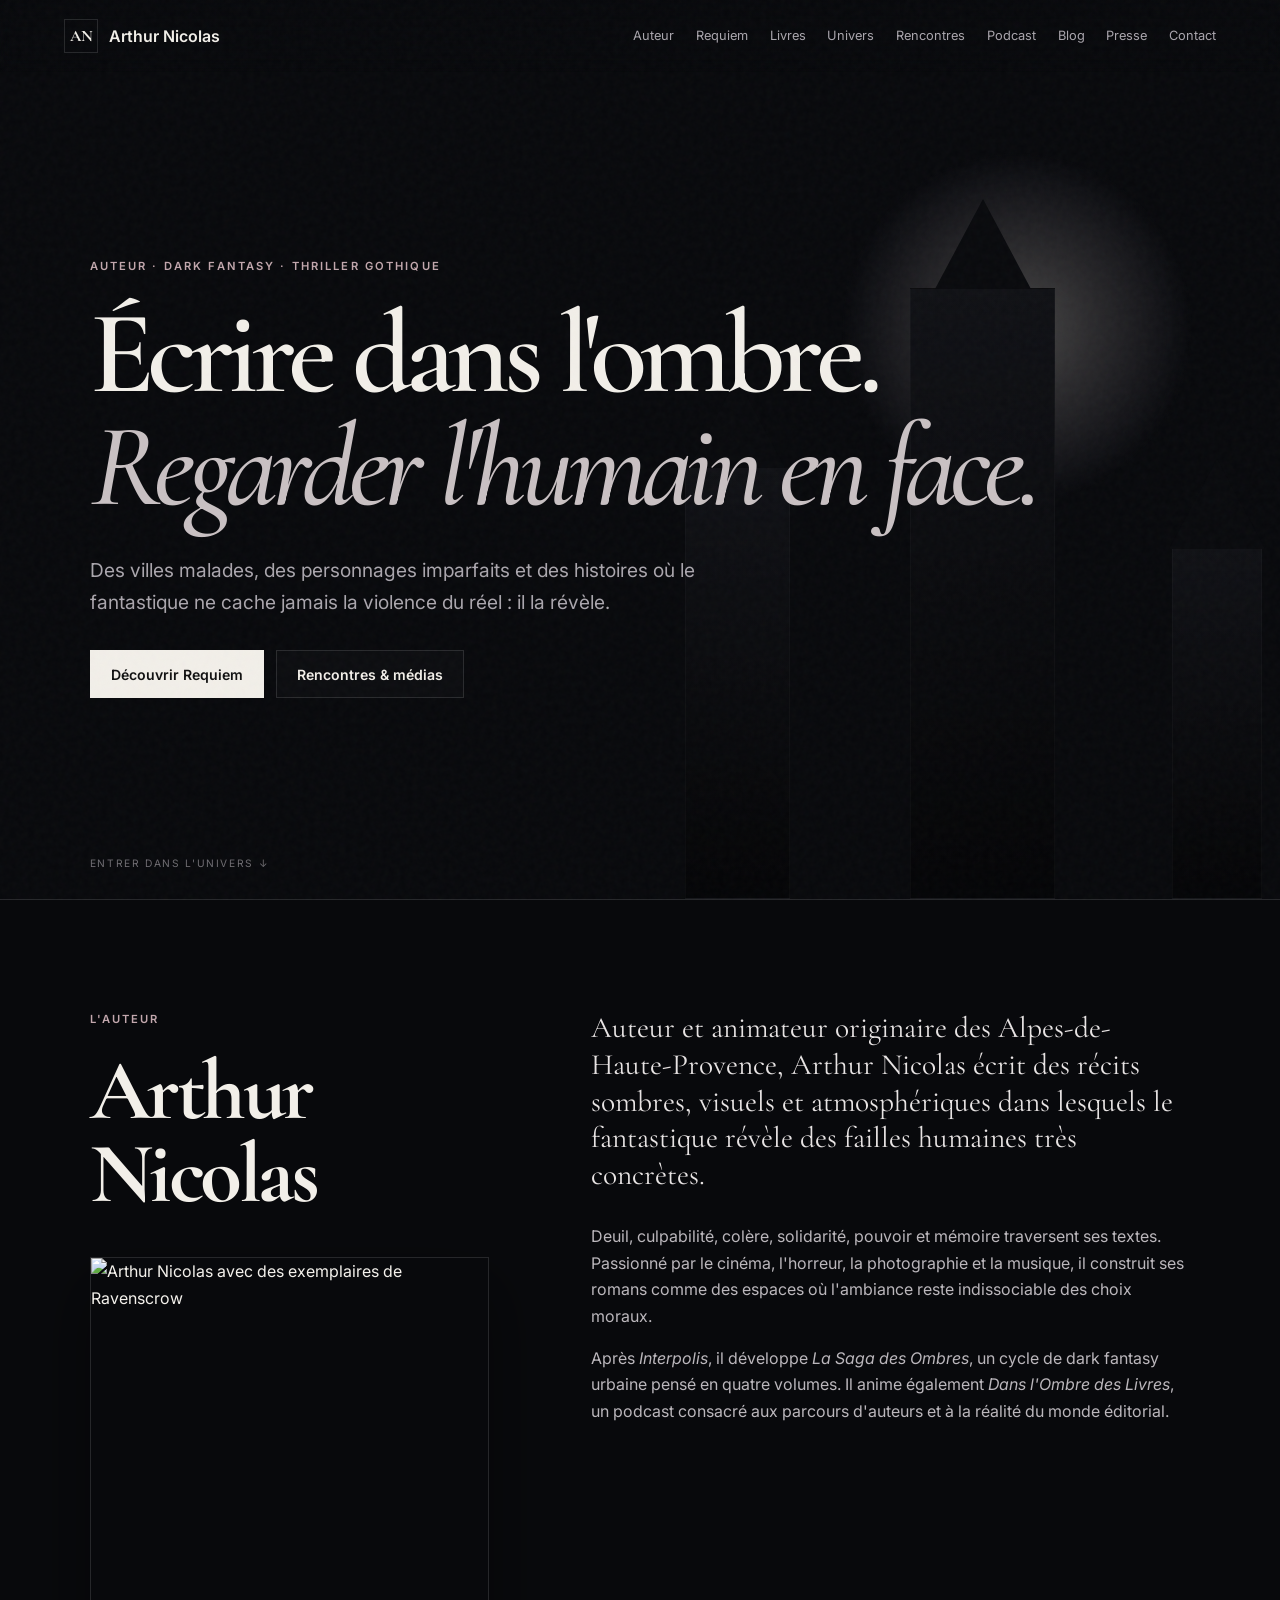
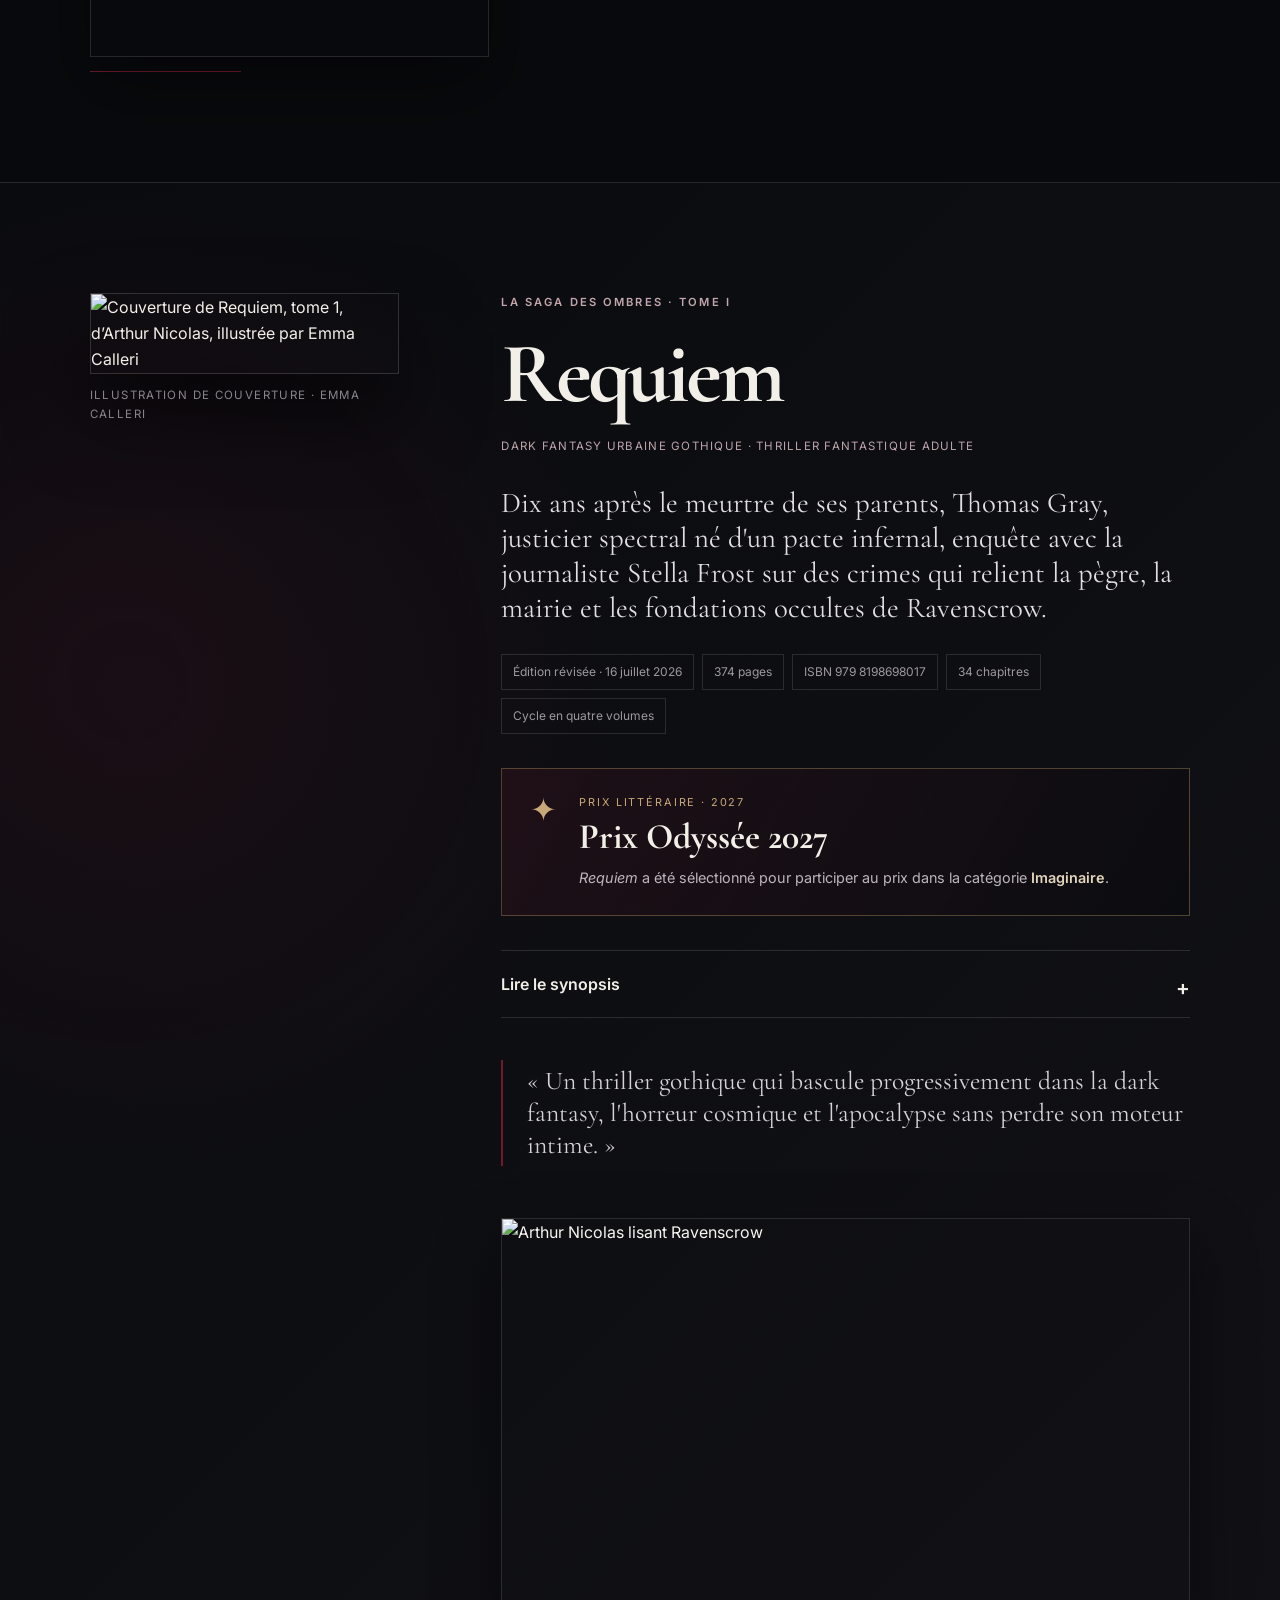
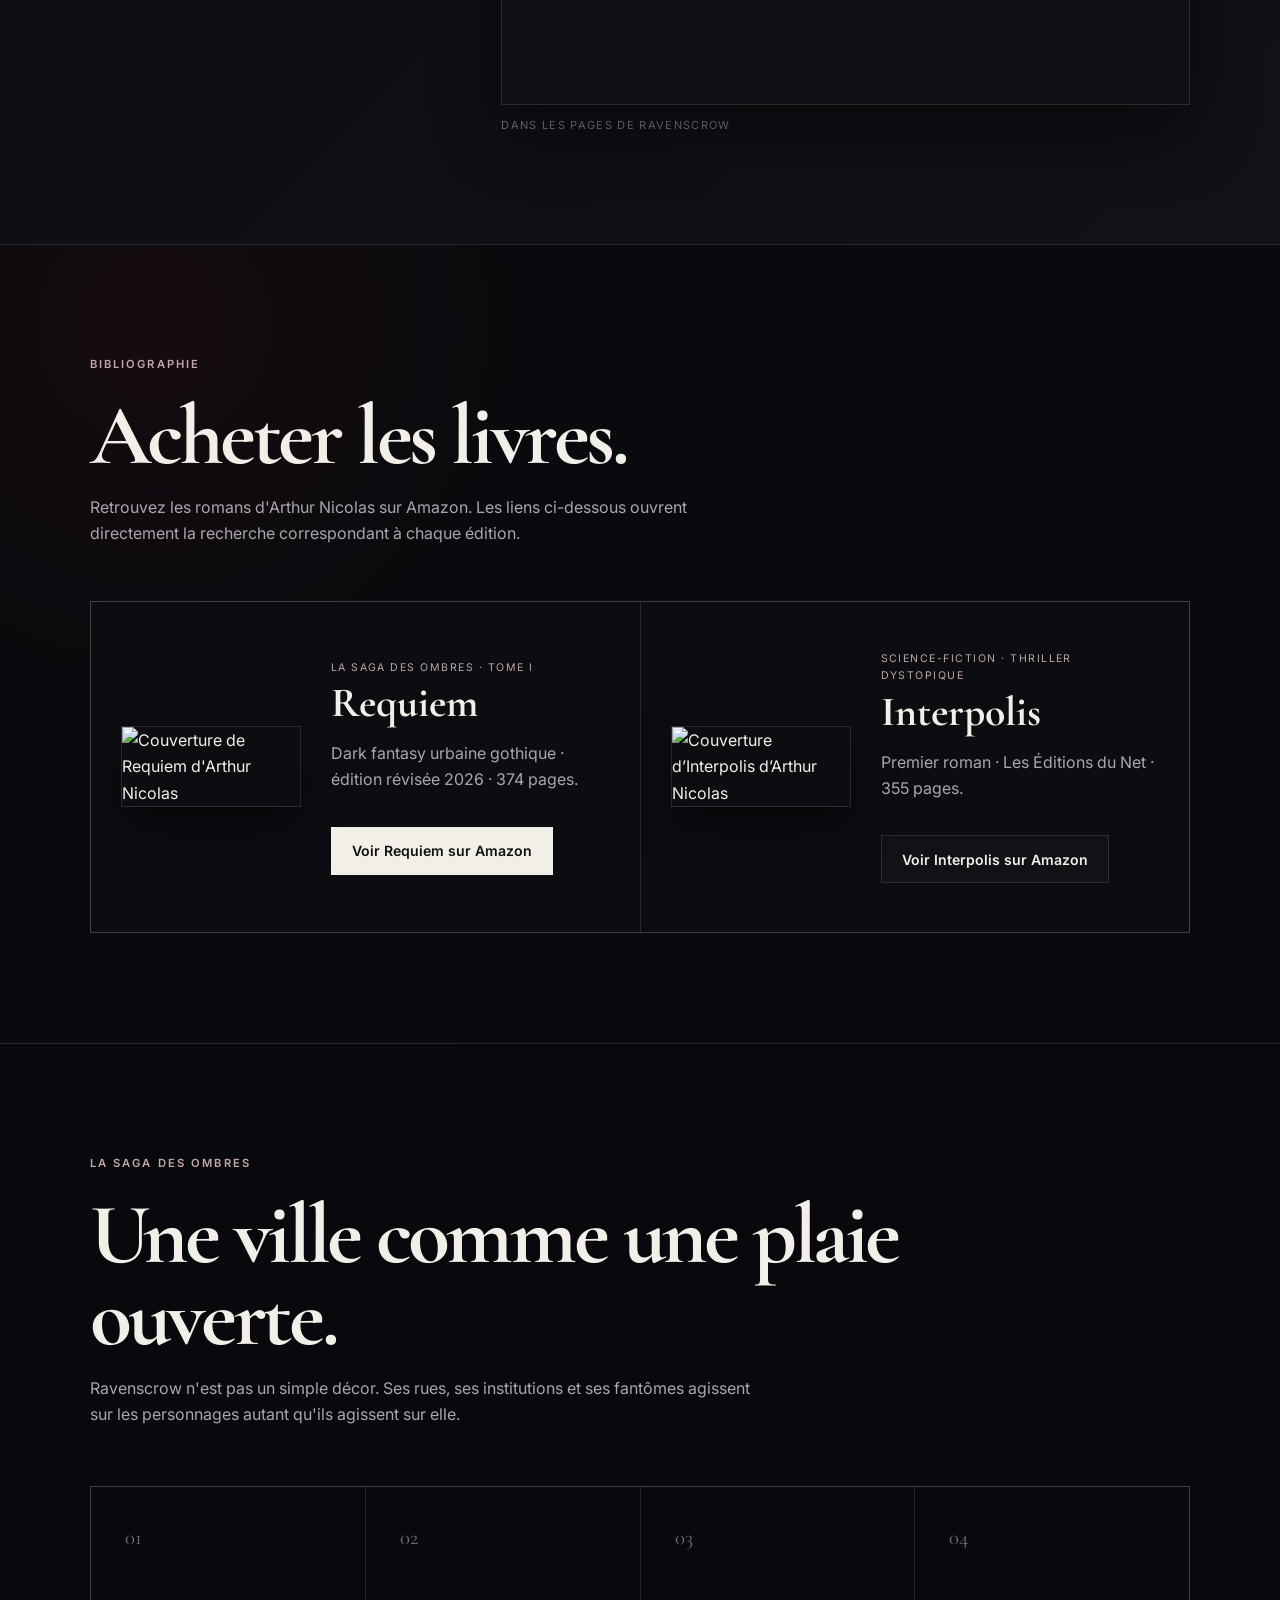
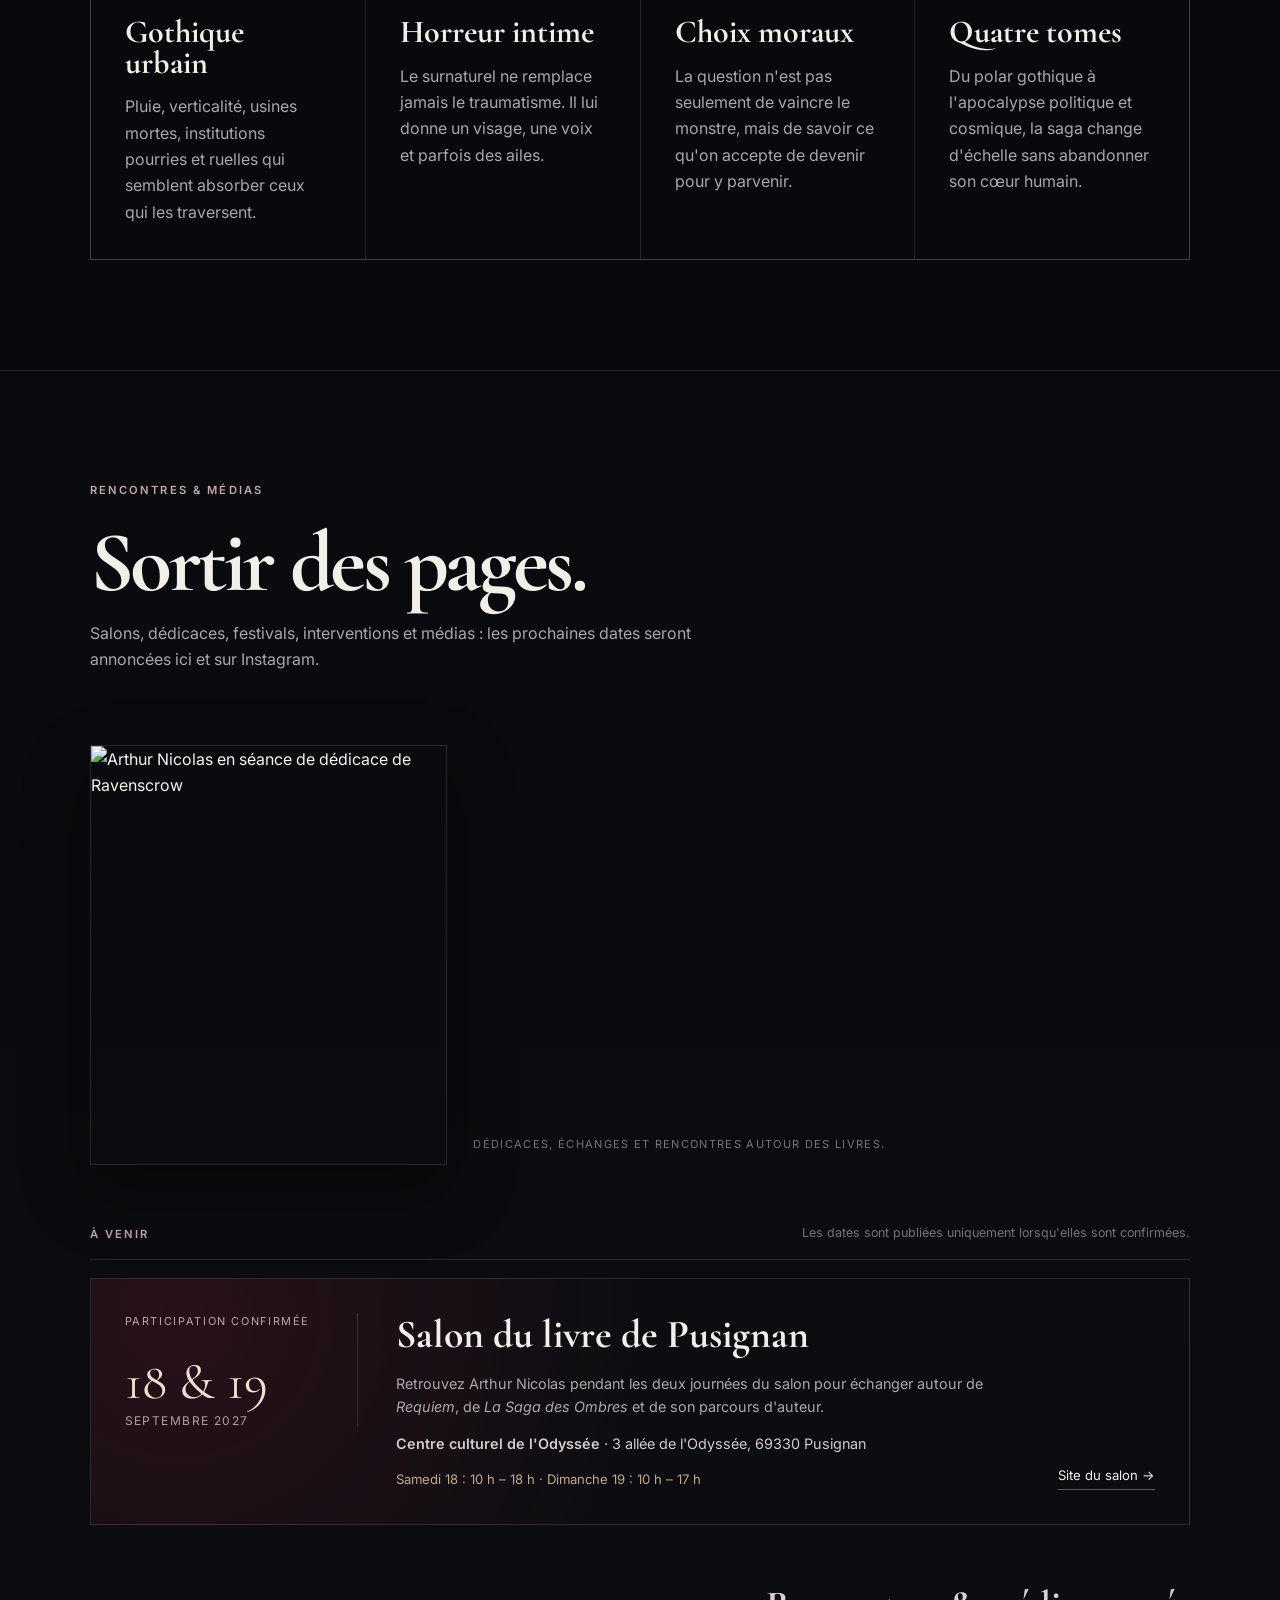
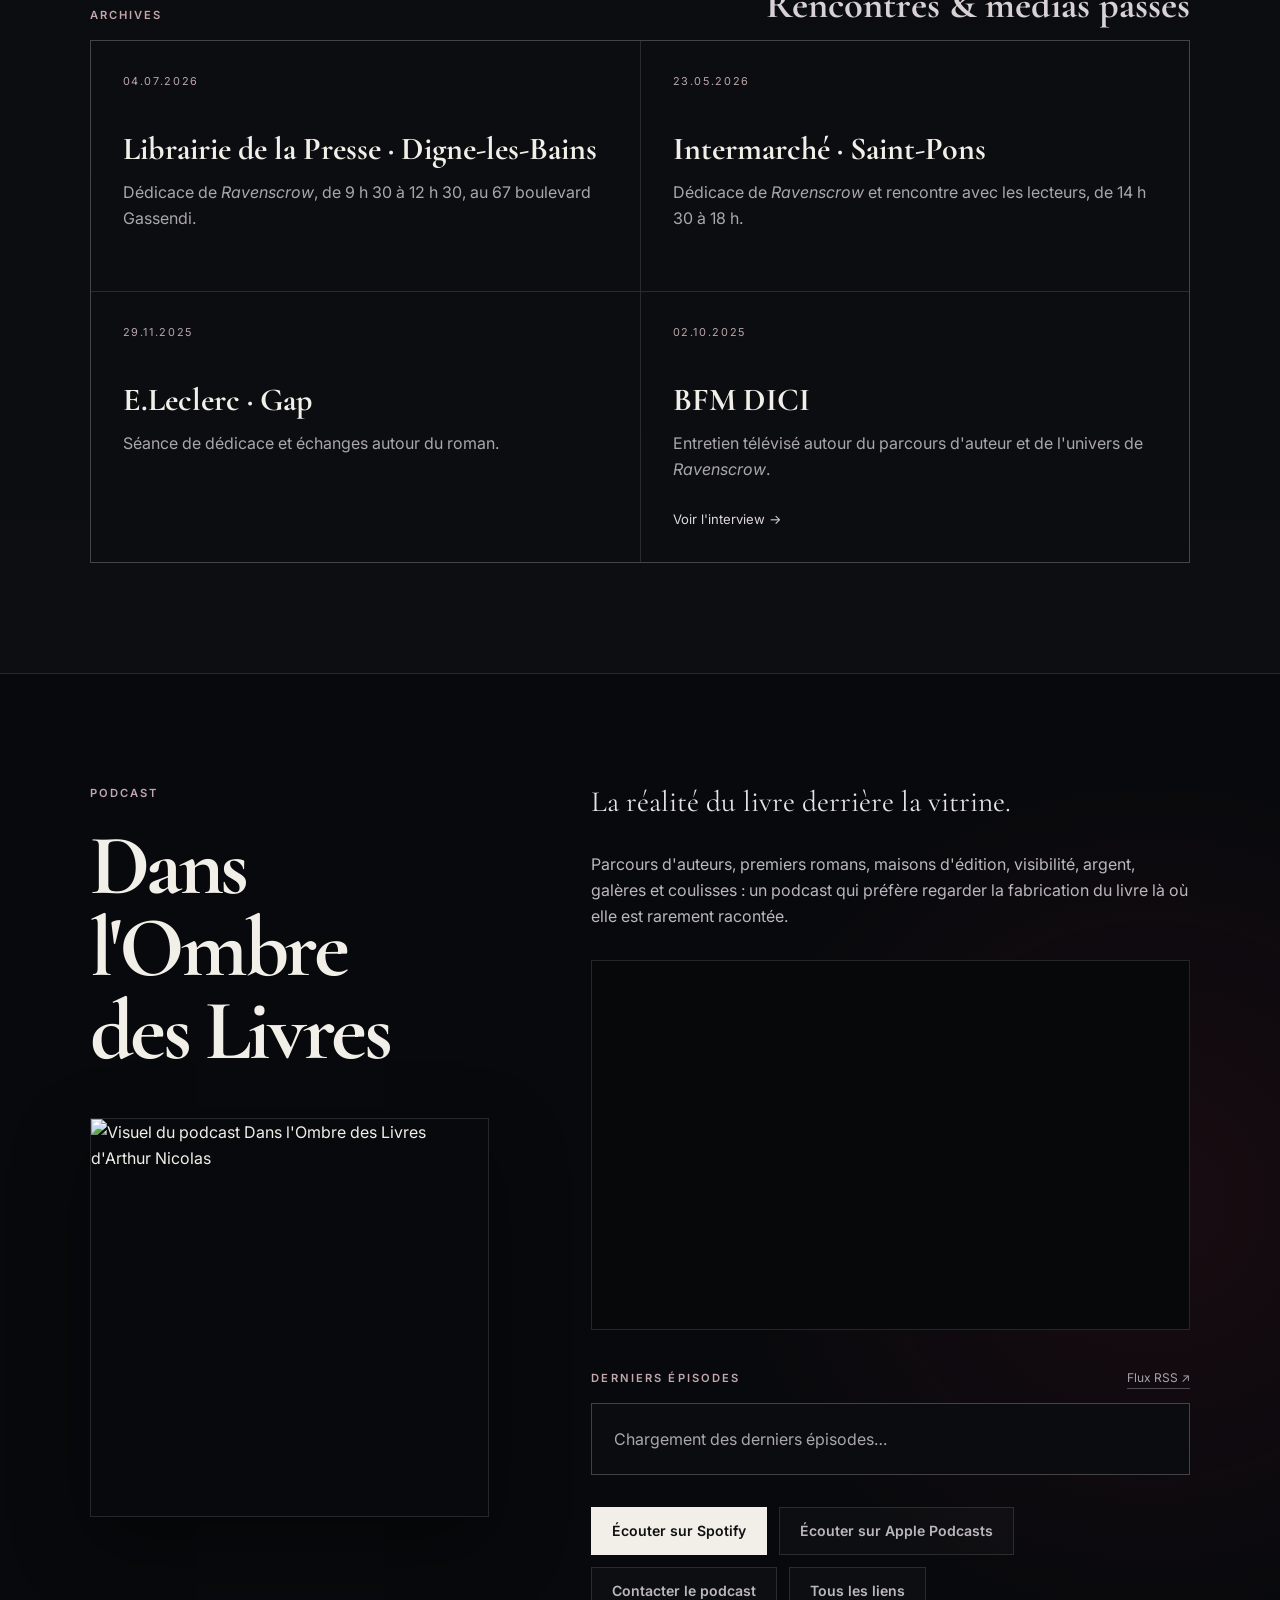
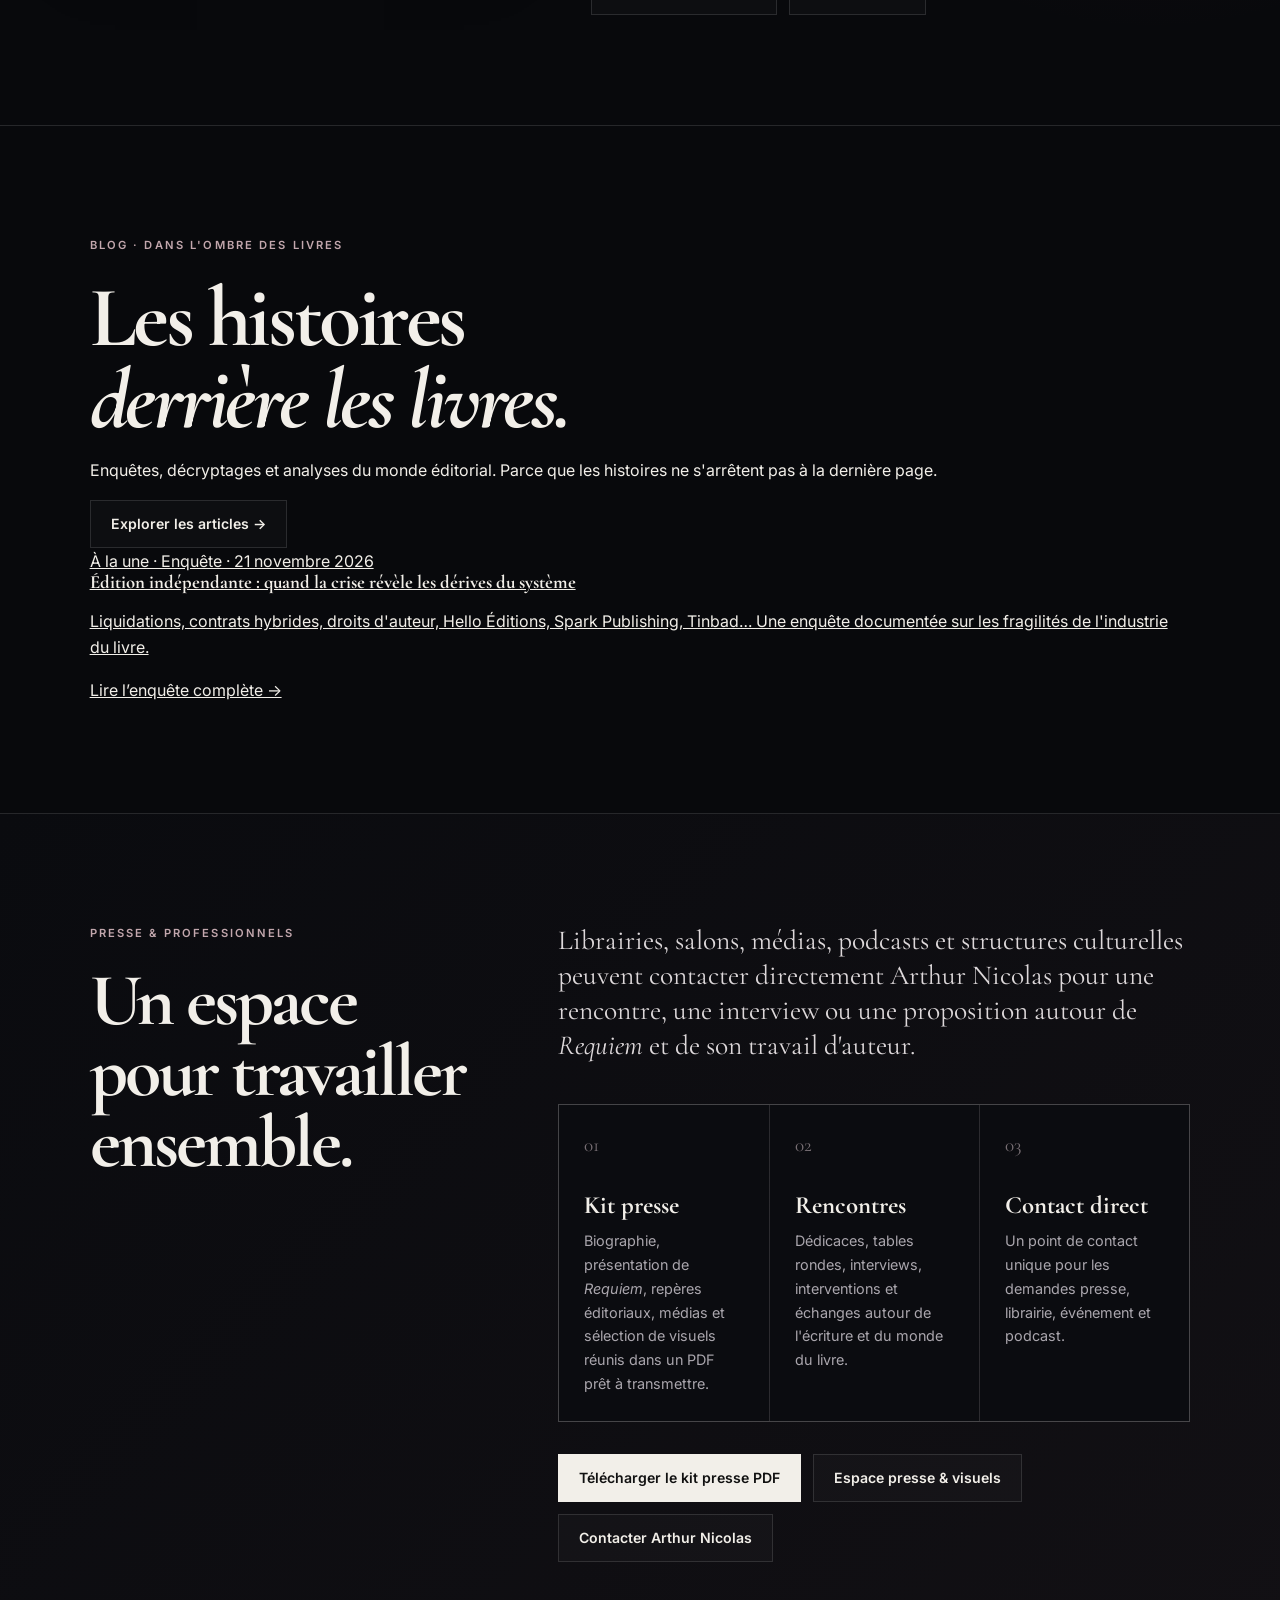
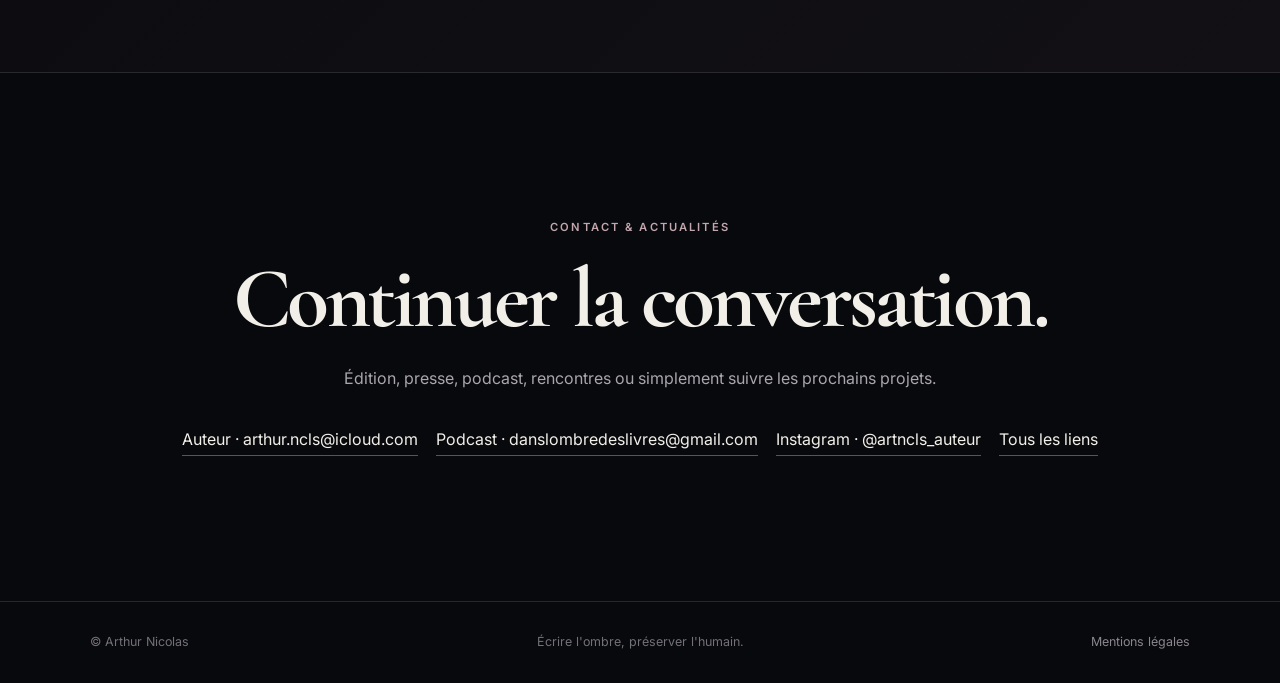
==== commit 81a41e15: "Ajoute le blog à la navigation et une enquête en page d’accueil" ====
--- a/index.html
+++ b/index.html
@@ -99,6 +99,7 @@
       <a href="#univers">Univers</a>
       <a href="#rencontres">Rencontres</a>
       <a href="#podcast">Podcast</a>
+      <a href="#blog">Blog</a>
       <a href="#presse">Presse</a>
       <a href="#contact">Contact</a>
     </nav>
@@ -319,6 +320,21 @@
       </div>
     </section>
 
+    <section class="section blog-teaser" id="blog" aria-labelledby="blog-teaser-heading">
+      <div class="blog-teaser-intro">
+        <p class="eyebrow">Blog · Dans l'Ombre des Livres</p>
+        <h2 id="blog-teaser-heading">Les histoires<br><em>derrière les livres.</em></h2>
+        <p>Enquêtes, décryptages et analyses du monde éditorial. Parce que les histoires ne s'arrêtent pas à la dernière page.</p>
+        <a class="button button-line" href="blog.html">Explorer les articles →</a>
+      </div>
+      <a class="blog-teaser-card" href="blog/edition-independante-crise-derives-2026.html" aria-label="Lire l'enquête sur la crise de l'édition indépendante">
+        <span class="blog-teaser-category">À la une · Enquête · 21 novembre 2026</span>
+        <h3>Édition indépendante : quand la crise révèle les dérives du système</h3>
+        <p>Liquidations, contrats hybrides, droits d'auteur, Hello Éditions, Spark Publishing, Tinbad… Une enquête documentée sur les fragilités de l'industrie du livre.</p>
+        <span class="blog-teaser-link">Lire l’enquête complète →</span>
+      </a>
+    </section>
+
     <section class="section press" id="presse">
       <div class="press-title">
         <p class="eyebrow">Presse & professionnels</p>
--- a/styles.css
+++ b/styles.css
@@ -0,0 +1,264 @@
+:root{--bg:#08090c;--panel:#0c0d11;--text:#f2efe9;--muted:#aaa6ad;--line:rgba(255,255,255,.12);--wine:#721a2d;--serif:"Cormorant Garamond",Georgia,serif;--sans:"Inter",system-ui,sans-serif}
+*{box-sizing:border-box}
+html{scroll-behavior:smooth}
+body{margin:0;background:var(--bg);color:var(--text);font-family:var(--sans);line-height:1.65;overflow-x:hidden}
+.grain{position:fixed;inset:0;pointer-events:none;z-index:100;opacity:.14;background-image:url("data:image/svg+xml,%3Csvg viewBox='0 0 180 180' xmlns='http://www.w3.org/2000/svg'%3E%3Cfilter id='n'%3E%3CfeTurbulence type='fractalNoise' baseFrequency='.82' numOctaves='3' stitchTiles='stitch'/%3E%3C/filter%3E%3Crect width='100%25' height='100%25' filter='url(%23n)' opacity='.23'/%3E%3C/svg%3E")}
+a{color:inherit}
+.site-header{position:fixed;inset:0 0 auto;height:72px;padding:0 clamp(20px,5vw,76px);display:flex;align-items:center;justify-content:space-between;z-index:90;background:linear-gradient(180deg,rgba(8,9,12,.94),rgba(8,9,12,.58),transparent);backdrop-filter:blur(8px)}
+.brand{display:flex;align-items:center;gap:11px;text-decoration:none;font-weight:600;white-space:nowrap}
+.monogram{width:34px;height:34px;border:1px solid var(--line);display:grid;place-items:center;font-family:var(--serif);font-weight:700}
+.nav{display:flex;gap:clamp(13px,1.7vw,24px)}
+.nav a{text-decoration:none;color:var(--muted);font-size:.8rem;transition:.2s;white-space:nowrap}
+.nav a:hover{color:var(--text)}
+.menu-button{display:none;border:1px solid var(--line);background:#0c0d11;color:var(--text);padding:8px 12px}
+.hero{min-height:100svh;padding:130px clamp(24px,7vw,112px) 74px;display:flex;align-items:center;position:relative;overflow:hidden;border-bottom:1px solid var(--line)}
+.hero-content{position:relative;z-index:3;max-width:980px}
+.eyebrow{text-transform:uppercase;letter-spacing:.19em;font-size:.7rem;font-weight:600;color:#c2a7ad;margin:0 0 22px}
+h1,h2,h3{font-family:var(--serif);margin:0;line-height:.96}
+h1{font-size:clamp(4rem,9.2vw,9.5rem);font-weight:600;letter-spacing:-.055em}
+h1 em{font-weight:500;color:#c9c1c3}
+.lead{max-width:680px;color:var(--muted);font-size:clamp(1rem,1.5vw,1.25rem);margin:32px 0 0}
+.actions{display:flex;gap:12px;flex-wrap:wrap;margin-top:32px}
+.button{display:inline-flex;min-height:48px;align-items:center;justify-content:center;padding:0 20px;border:1px solid var(--line);text-decoration:none;font-weight:600;font-size:.88rem;transition:.2s}
+.button:hover{transform:translateY(-2px);border-color:rgba(255,255,255,.34)}
+.button-light{background:var(--text);color:#111;border-color:var(--text)}
+.button-line{background:rgba(255,255,255,.02)}
+.hero-bg{position:absolute;right:-3%;top:0;width:55%;height:100%;opacity:.62}
+.hero-bg:before{content:"";position:absolute;width:350px;height:350px;border-radius:50%;right:18%;top:17%;background:radial-gradient(circle,#d0ccc4 0 3%,#777274 31%,#27262c 60%,transparent 71%);opacity:.5}
+.hero-bg span{position:absolute;bottom:0;background:linear-gradient(#15161b,#030304);border:1px solid rgba(255,255,255,.04)}
+.hero-bg span:before{content:"";position:absolute;left:50%;top:-90px;transform:translateX(-50%);border-left:48px solid transparent;border-right:48px solid transparent;border-bottom:90px solid #0a0b0e}
+.hero-bg span:nth-child(1){height:48%;width:105px;left:10%}
+.hero-bg span:nth-child(2){height:68%;width:145px;left:42%}
+.hero-bg span:nth-child(3){height:39%;width:90px;right:8%}
+.scroll{position:absolute;left:clamp(24px,7vw,112px);bottom:27px;text-decoration:none;color:#6f6d72;text-transform:uppercase;letter-spacing:.16em;font-size:.64rem}
+.section{padding:110px clamp(24px,7vw,112px);border-bottom:1px solid var(--line);scroll-margin-top:70px}
+.author,.podcast{display:grid;grid-template-columns:.8fr 1.2fr;gap:8vw}
+.section h2{font-size:clamp(3.2rem,6.7vw,7rem);letter-spacing:-.04em}
+.copy{max-width:780px;color:#bbb7bc}
+.copy .intro{font-family:var(--serif);font-size:clamp(1.55rem,2.3vw,2.2rem);line-height:1.25;color:#e7e3e3;margin-top:0}
+.author-intro{min-width:0}
+.author-photo,.requiem-atmosphere,.encounter-photo,.podcast-artwork{margin:0}
+.author-photo{margin-top:44px;max-width:470px}
+.author-photo img{display:block;width:100%;aspect-ratio:1.04/1;object-fit:cover;object-position:center 40%;filter:saturate(.82) contrast(1.04);border:1px solid var(--line);box-shadow:0 28px 60px rgba(0,0,0,.42)}
+.requiem-atmosphere{margin-top:46px;max-width:760px}
+.requiem-atmosphere img{display:block;width:100%;aspect-ratio:4/3;object-fit:cover;object-position:center 46%;border:1px solid rgba(255,255,255,.13);box-shadow:0 28px 60px rgba(0,0,0,.38)}
+.requiem-atmosphere figcaption,.encounter-photo figcaption{margin-top:10px;color:#858188;font-size:.69rem;text-transform:uppercase;letter-spacing:.12em}
+.encounter-photo{margin:48px 0 0;max-width:980px}
+.encounter-photo img{display:block;width:100%;height:430px;object-fit:cover;object-position:center 45%;filter:contrast(1.05);border:1px solid var(--line);box-shadow:0 26px 60px rgba(0,0,0,.35)}
+.podcast-title{min-width:0}
+.podcast-artwork{margin-top:42px;max-width:430px}
+.podcast-artwork img{display:block;width:100%;aspect-ratio:1/1;object-fit:cover;border:1px solid rgba(255,255,255,.14);box-shadow:0 30px 70px rgba(0,0,0,.42)}
+.author-photo{margin:42px 0 0;max-width:430px}
+.author-photo img{display:block;width:100%;aspect-ratio:1/1;object-fit:cover;object-position:center 34%;border:1px solid var(--line);filter:saturate(.86) contrast(1.02);box-shadow:0 28px 60px rgba(0,0,0,.38)}
+.author-photo:after{content:"";display:block;width:38%;height:1px;background:var(--wine);margin-top:14px}
+.requiem-atmosphere{margin:52px 0 0}
+.requiem-atmosphere img{display:block;width:100%;height:clamp(280px,38vw,520px);object-fit:cover;object-position:center 46%;border:1px solid var(--line);filter:saturate(.72) contrast(1.06)}
+.requiem-atmosphere figcaption,.encounter-photo figcaption{margin-top:11px;color:#77737b;font-size:.69rem;text-transform:uppercase;letter-spacing:.12em}
+.encounter-photo{margin:56px 0 0;display:grid;grid-template-columns:minmax(260px,.75fr) minmax(0,1.25fr);gap:26px;align-items:end}
+.encounter-photo img{width:100%;max-width:520px;height:420px;object-fit:cover;object-position:center 42%;border:1px solid var(--line);filter:contrast(1.04)}
+.encounter-photo figcaption{padding-bottom:12px;max-width:420px}
+.podcast-artwork{margin:46px 0 0;max-width:430px}
+.podcast-artwork img{display:block;width:100%;aspect-ratio:1/1;object-fit:cover;border:1px solid var(--line);box-shadow:0 28px 70px rgba(0,0,0,.4)}
+
+.requiem{display:grid;grid-template-columns:minmax(280px,.62fr) minmax(0,1.38fr);gap:8vw;align-items:start;background:radial-gradient(circle at 10% 30%,rgba(114,26,45,.14),transparent 30%),linear-gradient(135deg,#0a0b0f,#111116)}
+.cover-wrap{margin:0;position:sticky;top:106px;max-width:460px}
+.cover-wrap img{display:block;width:100%;box-shadow:0 40px 80px rgba(0,0,0,.6);border:1px solid rgba(255,255,255,.15)}
+.cover-wrap figcaption{margin-top:12px;color:#89858c;font-size:.72rem;text-transform:uppercase;letter-spacing:.12em}
+.meta{text-transform:uppercase;letter-spacing:.11em;font-size:.72rem;color:#bca5aa;margin:22px 0}
+.logline{font-family:var(--serif);font-size:clamp(1.45rem,2.25vw,2.25rem);line-height:1.22;color:#e3dfe1;max-width:900px}
+.facts{display:flex;gap:8px;flex-wrap:wrap;margin:26px 0 34px}
+.facts span{border:1px solid var(--line);padding:7px 11px;color:#9d98a0;font-size:.75rem}
+.synopsis{border-top:1px solid var(--line);border-bottom:1px solid var(--line);padding:20px 0}
+.synopsis summary{cursor:pointer;list-style:none;font-weight:600}
+.synopsis summary::-webkit-details-marker{display:none}
+.synopsis summary:after{content:"+";float:right;font-size:1.3rem}
+.synopsis[open] summary:after{content:"–"}
+.synopsis div{padding-top:12px;color:#b6b2b8;max-width:850px}
+.book-copy blockquote{margin:42px 0 0;padding:5px 0 5px 24px;border-left:2px solid var(--wine);font-family:var(--serif);font-size:clamp(1.35rem,2vw,1.9rem);line-height:1.25;color:#d7d2d4}
+.section-head{max-width:980px}
+.section-head>p:last-child{max-width:680px;color:var(--muted)}
+.grid{margin-top:58px;display:grid;grid-template-columns:repeat(4,1fr);gap:1px;background:var(--line);border:1px solid var(--line)}
+.grid article{background:var(--bg);padding:34px;min-height:280px}
+.grid article>span{font-family:var(--serif);font-size:1.3rem;color:#736c71}
+.grid h3{font-size:2rem;margin:62px 0 15px}
+.grid p{margin:0;color:var(--muted)}
+.encounters{background:linear-gradient(180deg,#090a0d,#0d0e12)}
+.encounter-head{display:grid;grid-template-columns:1fr;gap:0}
+.timeline{margin-top:58px;display:grid;grid-template-columns:1.25fr repeat(2,1fr);border:1px solid var(--line);background:var(--line);gap:1px}
+.timeline article,.timeline-card{background:var(--panel);padding:32px;min-height:270px;display:flex;flex-direction:column}.timeline-card{text-decoration:none}.timeline-link{transition:.2s}.timeline-link:hover{background:#121319}.timeline-link:hover h3{color:#fff}
+.timeline .timeline-featured{background:radial-gradient(circle at 15% 15%,rgba(114,26,45,.35),transparent 48%),#0d0e12}
+.timeline time,.timeline-kicker{font-size:.68rem;text-transform:uppercase;letter-spacing:.15em;color:#bca5aa;margin:0 0 42px}
+.timeline h3{font-size:2rem;line-height:1;margin-bottom:14px}
+.timeline p{color:var(--muted);margin:0}
+.timeline .timeline-featured>a{margin-top:auto;padding-top:26px;text-decoration:none;font-size:.82rem;color:#ddd7da}.timeline-card .watch-link{margin-top:auto;padding-top:26px;font-size:.82rem;color:#ddd7da}.timeline-card{margin-top:0!important;color:var(--text)}
+.books{background:radial-gradient(circle at 12% 10%,rgba(114,26,45,.12),transparent 28%),#090a0d}
+.books-head{margin-bottom:54px}
+.bookstore-grid{display:grid;grid-template-columns:1fr 1fr;gap:1px;background:var(--line);border:1px solid var(--line)}
+.store-card{background:#0c0d11;display:grid;grid-template-columns:180px 1fr;gap:30px;padding:30px;min-height:330px;align-items:center}
+.store-cover img{display:block;width:100%;max-height:270px;object-fit:cover;box-shadow:0 20px 45px rgba(0,0,0,.45);border:1px solid rgba(255,255,255,.12)}
+.store-placeholder{height:270px;border:1px solid rgba(255,255,255,.12);display:flex;flex-direction:column;justify-content:space-between;padding:22px;background:linear-gradient(155deg,#17191f,#08090c 55%,#151016);box-shadow:0 20px 45px rgba(0,0,0,.4)}
+.store-placeholder span{font-family:var(--serif);font-size:1.15rem;color:#a98b92}
+.store-placeholder strong{font-family:var(--serif);font-size:1.65rem;letter-spacing:.08em;line-height:1}
+.store-copy h3{font-size:2.6rem;margin:8px 0 15px}
+.store-copy p{color:var(--muted)}
+.store-kicker{text-transform:uppercase;letter-spacing:.14em;font-size:.66rem!important;color:#bca5aa!important;margin:0}
+.store-copy .button{margin-top:18px}
+.podcast-player{margin-top:30px;border:1px solid var(--line);background:#07080a;padding:8px}
+.podcast-player iframe{display:block;border-radius:4px}
+.rss-head{display:flex;align-items:center;justify-content:space-between;gap:20px;margin-top:38px;margin-bottom:14px}
+.rss-head .eyebrow{margin:0}
+.rss-head a{font-size:.75rem;color:#a8a4aa;text-decoration:none;border-bottom:1px solid #4e4b51}
+.rss-episodes{display:grid;gap:1px;background:var(--line);border:1px solid var(--line)}
+.rss-episode{background:#0b0c10;padding:24px}
+.rss-episode time{display:block;text-transform:uppercase;letter-spacing:.13em;font-size:.66rem;color:#a98f96;margin-bottom:10px}
+.rss-episode h3{font-size:clamp(1.5rem,2.2vw,2.15rem);line-height:1.06;margin-bottom:10px}
+.rss-episode p{color:var(--muted);font-size:.9rem;margin:0 0 16px}
+.rss-episode audio{width:100%;height:38px;margin-top:4px}
+.rss-episode .episode-link{display:inline-block;margin-top:14px;text-decoration:none;font-size:.78rem;border-bottom:1px solid #57545a}
+.rss-loading{margin:0;background:#0b0c10;padding:22px;color:var(--muted)}
+.podcast{background:radial-gradient(circle at 90% 50%,rgba(114,26,45,.16),transparent 34%)}
+.press{display:grid;grid-template-columns:.75fr 1.25fr;gap:7vw;background:linear-gradient(135deg,#0a0b0f,#121014)}
+.press-title h2{font-size:clamp(3rem,5.8vw,6.3rem)}
+.press-panel{max-width:900px}
+.press-intro{font-family:var(--serif);font-size:clamp(1.35rem,2.15vw,2rem);line-height:1.27;color:#ddd8da;margin:0 0 40px}
+.press-grid{display:grid;grid-template-columns:repeat(3,1fr);gap:1px;background:var(--line);border:1px solid var(--line)}
+.press-grid>div{background:#0b0c10;padding:25px}
+.press-grid span{font-family:var(--serif);font-size:1.2rem;color:#786f74}
+.press-grid h3{font-size:1.55rem;margin:32px 0 12px}
+.press-grid p{font-size:.9rem;color:var(--muted);margin:0}
+.contact{text-align:center;padding-top:145px;padding-bottom:145px}
+.contact h2{max-width:1000px;margin:auto}
+.contact>p:not(.eyebrow){color:var(--muted);max-width:650px;margin:25px auto}
+.contact-links{display:flex;gap:18px;justify-content:center;flex-wrap:wrap;margin-top:34px}
+.contact-links a{text-decoration:none;border-bottom:1px solid #57545a;padding-bottom:3px}
+footer{display:flex;justify-content:space-between;gap:24px;padding:30px clamp(24px,7vw,112px);font-size:.78rem;color:#737078}
+@media(max-width:1100px){.nav{gap:12px}.nav a{font-size:.74rem}}
+@media(max-width:980px){
+  .author-photo{max-width:520px}
+  .podcast-artwork{max-width:460px}
+  .encounter-photo{grid-template-columns:1fr}.encounter-photo img{max-width:620px;height:auto}
+  .bookstore-grid{grid-template-columns:1fr}
+  .nav{display:none;position:absolute;top:62px;left:20px;right:20px;background:#0c0d11;border:1px solid var(--line);padding:20px;flex-direction:column}
+  .nav.open{display:flex}
+  .menu-button{display:block}
+  .hero-bg{width:74%;right:-28%;opacity:.38}
+  .author,.requiem,.podcast,.press{grid-template-columns:1fr}
+  .cover-wrap{position:relative;top:auto;max-width:340px}
+  .grid{grid-template-columns:repeat(2,1fr)}
+  .timeline{grid-template-columns:repeat(2,1fr)}
+}
+@media(max-width:700px){.press-grid{grid-template-columns:1fr}}
+@media(max-width:640px){
+  .author-photo,.podcast-artwork{margin-top:30px}
+  .requiem-atmosphere{margin-top:38px}.requiem-atmosphere img{height:330px}
+  .encounter-photo{margin-top:38px;gap:10px}.encounter-photo figcaption{padding-bottom:0}
+  .rss-head{align-items:flex-start;flex-direction:column;gap:8px}
+  .rss-episode{padding:20px}
+  .store-card{grid-template-columns:92px 1fr;gap:18px;padding:20px;min-height:0;align-items:start}
+  .store-cover img,.store-placeholder{height:auto;max-height:none;min-height:138px}
+  .store-placeholder{padding:12px}
+  .store-placeholder strong{font-size:1rem;word-break:break-word}
+  .store-copy h3{font-size:2rem}
+  .store-copy .button{width:100%;padding:0 12px;font-size:.78rem}
+  .timeline article,.timeline-card{min-height:190px;padding:24px}
+  .timeline time,.timeline-kicker{margin-bottom:28px}
+  .timeline h3{font-size:1.8rem}
+  .site-header{height:64px}
+  .hero{padding-left:20px;padding-right:20px}
+  h1{font-size:clamp(3.4rem,17vw,5.2rem)}
+  .section{padding:82px 20px}
+  .section h2{font-size:clamp(3rem,15vw,4.8rem)}
+  .grid,.timeline{grid-template-columns:1fr}
+  .grid article{min-height:220px}
+  .grid h3{margin-top:42px}
+  .timeline article{min-height:220px}
+  footer{padding:25px 20px;flex-direction:column}
+}
+@media(prefers-reduced-motion:reduce){html{scroll-behavior:auto}.button{transition:none}}
+
+/* Final polish */
+.events-split{margin-top:58px}
+.events-label{display:flex;align-items:flex-end;justify-content:space-between;gap:24px;padding-bottom:16px;border-bottom:1px solid var(--line)}
+.events-label .eyebrow{margin:0}
+.events-label span{font-size:.78rem;color:#77737a}
+.upcoming-card{display:grid;grid-template-columns:.8fr 1.4fr auto;gap:32px;align-items:end;padding:34px;margin-top:18px;border:1px solid var(--line);background:radial-gradient(circle at 8% 15%,rgba(114,26,45,.28),transparent 45%),#0c0d11}
+.upcoming-card .timeline-kicker{margin:0 0 24px;font-size:.68rem;text-transform:uppercase;letter-spacing:.15em;color:#bca5aa}
+.upcoming-card h3{font-size:clamp(2rem,3.2vw,3.3rem)}
+.upcoming-card>p{margin:0;color:var(--muted);max-width:620px}
+.upcoming-card>a{text-decoration:none;white-space:nowrap;font-size:.82rem;border-bottom:1px solid #5d5960;padding-bottom:3px}
+.archive-head{display:flex;align-items:end;justify-content:space-between;gap:22px;margin-top:62px;margin-bottom:16px}
+.archive-head .eyebrow{margin:0}
+.archive-head h3{font-size:clamp(1.8rem,3vw,2.9rem);color:#d7d1d4}
+.timeline.timeline-archive{margin-top:0;grid-template-columns:repeat(2,1fr)}
+.timeline.timeline-archive article,.timeline.timeline-archive .timeline-card{min-height:250px}
+.rss-episode{display:grid;grid-template-columns:92px minmax(0,1fr);gap:20px;align-items:start}
+.rss-episode.no-image{grid-template-columns:1fr}
+.rss-thumb{display:block;width:92px;height:92px;object-fit:cover;border:1px solid var(--line)}
+.rss-content{min-width:0}
+.rss-content time{margin-bottom:8px}
+.footer-link{color:#8a868e;text-decoration:none}
+.footer-link:hover{color:var(--text)}
+.subpage{min-height:100vh;background:var(--bg)}
+.subpage-header{position:sticky;top:0;z-index:30;padding:18px clamp(20px,6vw,86px);display:flex;align-items:center;justify-content:space-between;background:rgba(8,9,12,.94);border-bottom:1px solid var(--line);backdrop-filter:blur(10px)}
+.subpage-header a{text-decoration:none}
+.back-link{font-size:.78rem;color:#aaa6ad}
+.press-page,.legal-page{max-width:1180px;margin:0 auto;padding:82px clamp(20px,6vw,80px) 110px}
+.press-hero{display:grid;grid-template-columns:1.15fr .85fr;gap:7vw;align-items:center;padding-bottom:70px;border-bottom:1px solid var(--line)}
+.press-hero h1{font-size:clamp(3.8rem,8vw,7.5rem)}
+.press-hero p{color:var(--muted);max-width:650px}
+.press-hero img{display:block;width:100%;max-width:380px;margin-left:auto;border:1px solid var(--line);box-shadow:0 28px 70px rgba(0,0,0,.45)}
+.press-page section,.legal-page section{padding:58px 0;border-bottom:1px solid var(--line)}
+.press-page section:last-child,.legal-page section:last-child{border-bottom:0}
+.press-page h2,.legal-page h1,.legal-page h2{font-family:var(--serif);line-height:1}
+.press-page h2{font-size:clamp(2.5rem,5vw,4.6rem);margin-bottom:22px}
+.press-page p,.legal-page p,.legal-page li{color:#b7b3b9}
+.press-facts{display:grid;grid-template-columns:repeat(4,1fr);gap:1px;background:var(--line);border:1px solid var(--line);margin-top:28px}
+.press-facts div{background:#0b0c10;padding:24px}
+.press-facts strong{display:block;font-family:var(--serif);font-size:1.35rem;color:var(--text);margin-bottom:6px}
+.asset-grid{display:grid;grid-template-columns:repeat(3,1fr);gap:16px;margin-top:28px}
+.asset-card{display:flex;flex-direction:column;border:1px solid var(--line);background:#0b0c10;padding:18px;text-decoration:none}
+.asset-card img{display:block;width:100%;aspect-ratio:4/3;object-fit:cover;margin-bottom:16px}
+.asset-card strong{font-family:var(--serif);font-size:1.35rem}
+.asset-card span{color:#8d8990;font-size:.78rem;margin-top:4px}
+.legal-page{max-width:900px}
+.legal-page h1{font-size:clamp(3.4rem,7vw,6rem);margin:0 0 24px}
+.legal-page h2{font-size:2rem;margin:0 0 16px}
+.legal-page ul{padding-left:20px}
+.download-note{font-size:.76rem;color:#77737a!important}
+@media(max-width:900px){
+  .upcoming-card{grid-template-columns:1fr}
+  .upcoming-card>a{justify-self:start}
+  .press-hero{grid-template-columns:1fr}
+  .press-hero img{margin:0;max-width:340px}
+  .press-facts{grid-template-columns:repeat(2,1fr)}
+  .asset-grid{grid-template-columns:1fr 1fr}
+}
+@media(max-width:640px){
+  .events-label,.archive-head{align-items:flex-start;flex-direction:column;gap:7px}
+  .timeline.timeline-archive{grid-template-columns:1fr}
+  .rss-episode{grid-template-columns:72px minmax(0,1fr);gap:14px}
+  .rss-thumb{width:72px;height:72px}
+  .subpage-header{padding:14px 20px}
+  .press-page,.legal-page{padding:62px 20px 90px}
+  .press-facts,.asset-grid{grid-template-columns:1fr}
+}
+
+/* Prix Odyssée 2027 et Salon du livre de Pusignan */
+.odyssee-callout{display:flex;gap:22px;align-items:flex-start;margin:30px 0 34px;padding:25px 28px;border:1px solid rgba(199,165,112,.35);background:linear-gradient(120deg,rgba(114,26,45,.16),rgba(11,12,16,.93));}
+.odyssee-symbol{display:block;flex:none;margin-top:1px;font-family:var(--serif);font-size:2rem;line-height:1;color:#c8a979}
+.odyssee-kicker{margin:0 0 6px!important;font-size:.68rem!important;letter-spacing:.17em;text-transform:uppercase;color:#c8a979!important}
+.odyssee-callout h3{font-size:clamp(1.75rem,2.8vw,2.55rem);line-height:1.07;margin:0 0 10px}
+.odyssee-callout p:last-child{font-size:.9rem;color:#bdb5bc;line-height:1.65;margin:0}
+.odyssee-callout strong{font-weight:600;color:#e4d5bd}
+.upcoming-event{grid-template-columns:minmax(185px,.56fr) minmax(0,1.5fr) auto;align-items:center;gap:clamp(22px,3vw,54px)}
+.upcoming-date{align-self:start;border-right:1px solid rgba(255,255,255,.12);padding-right:18px}
+.upcoming-date time{display:block;font-family:var(--serif);font-size:clamp(2.2rem,4vw,4.2rem);line-height:1.06;color:#eddfd2;white-space:nowrap}
+.upcoming-date time span{display:block;margin-top:5px;font-family:var(--sans);font-size:.75rem;letter-spacing:.12em;text-transform:uppercase;color:#a9a0a7}
+.upcoming-details h3{font-size:clamp(2rem,3.1vw,3.15rem);margin:0 0 15px;line-height:1.1}
+.upcoming-details p{font-size:.9rem;line-height:1.6;color:#ada7ae;margin:0 0 14px}
+.upcoming-details .upcoming-venue{color:#d1cbd0}
+.upcoming-details .upcoming-venue strong{font-weight:600}
+.upcoming-details .upcoming-hours{color:#c2a88b;font-size:.82rem;margin-bottom:0}
+.upcoming-event>a{align-self:end}
+@media(max-width:1000px){.upcoming-event{grid-template-columns:1fr}.upcoming-date{border-right:0;border-bottom:1px solid rgba(255,255,255,.12);padding:0 0 19px}.upcoming-event>a{justify-self:start}}
+@media(max-width:640px){.odyssee-callout{gap:14px;margin:22px 0 28px;padding:20px 17px}.odyssee-symbol{font-size:1.5rem}.upcoming-event{padding:24px 20px}.upcoming-date time{font-size:3rem;white-space:normal}.upcoming-details h3{font-size:2.1rem}.upcoming-details .upcoming-hours{line-height:1.7}}
